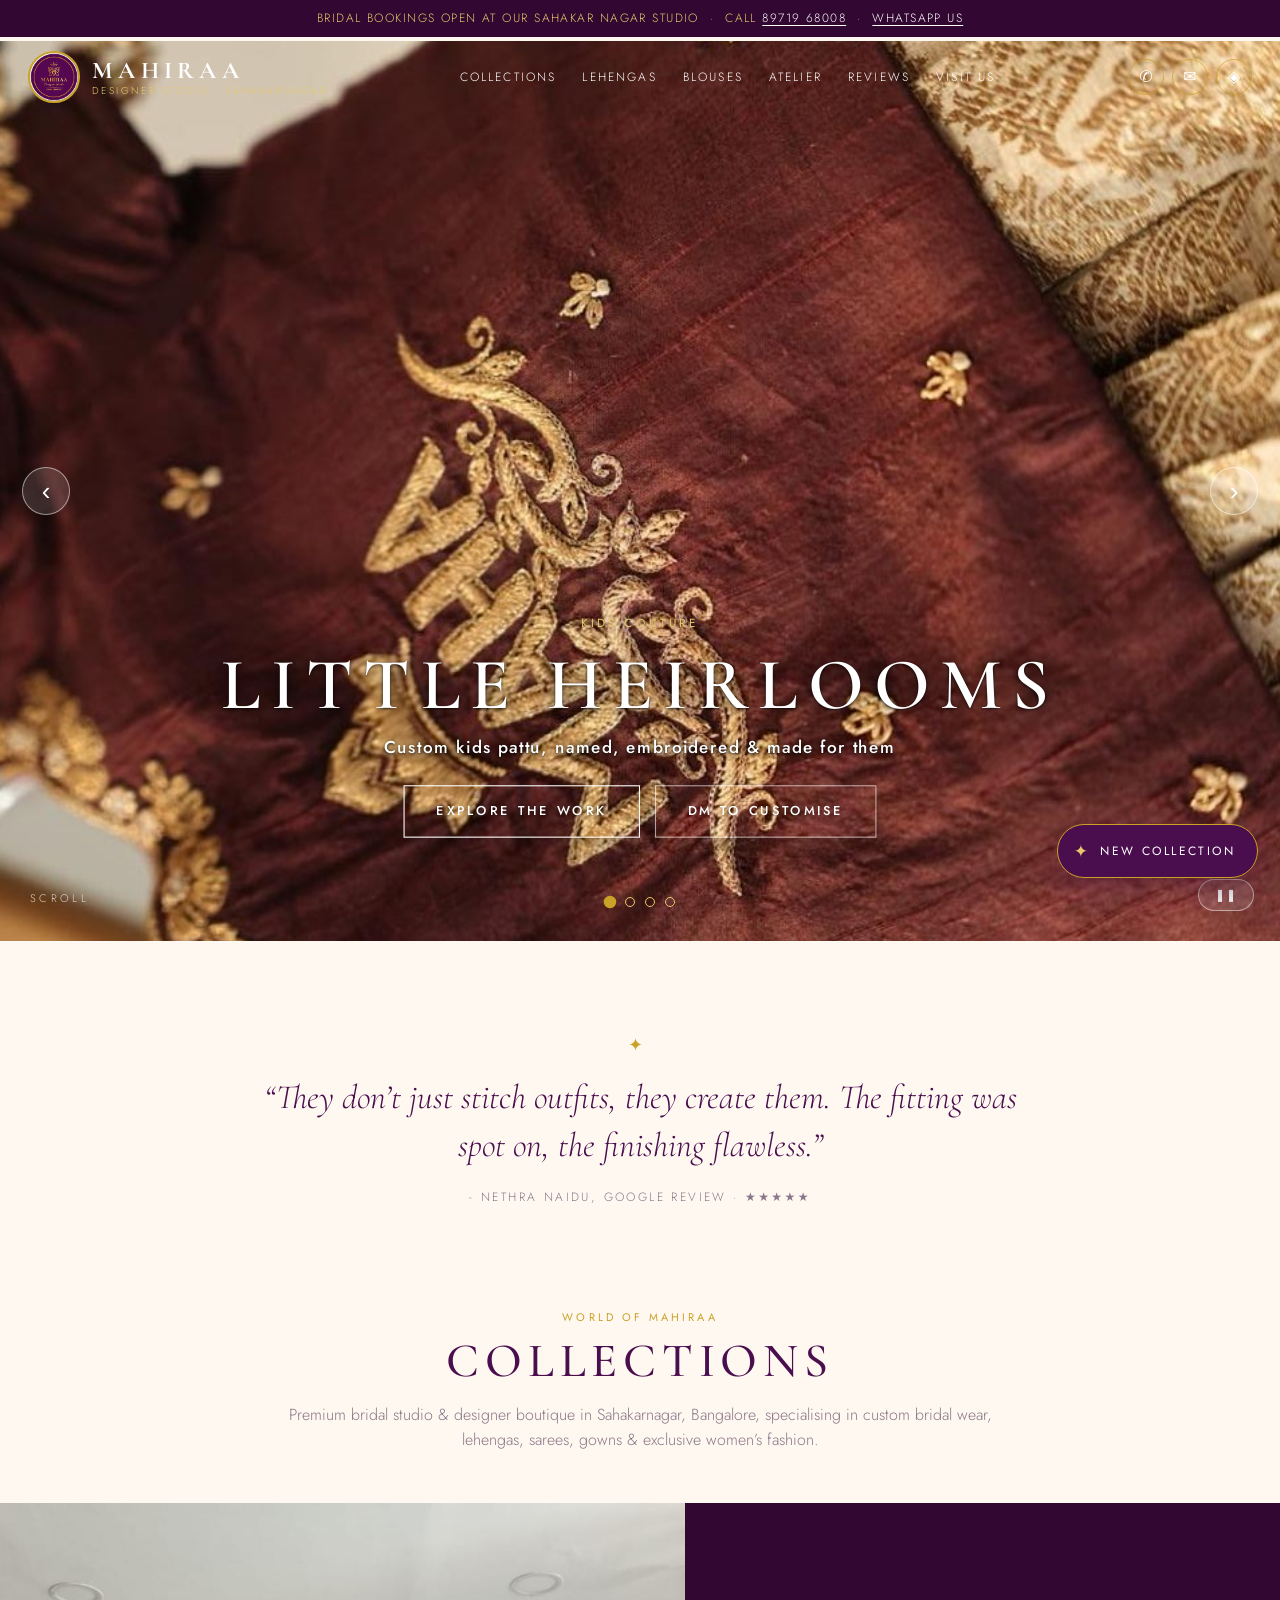
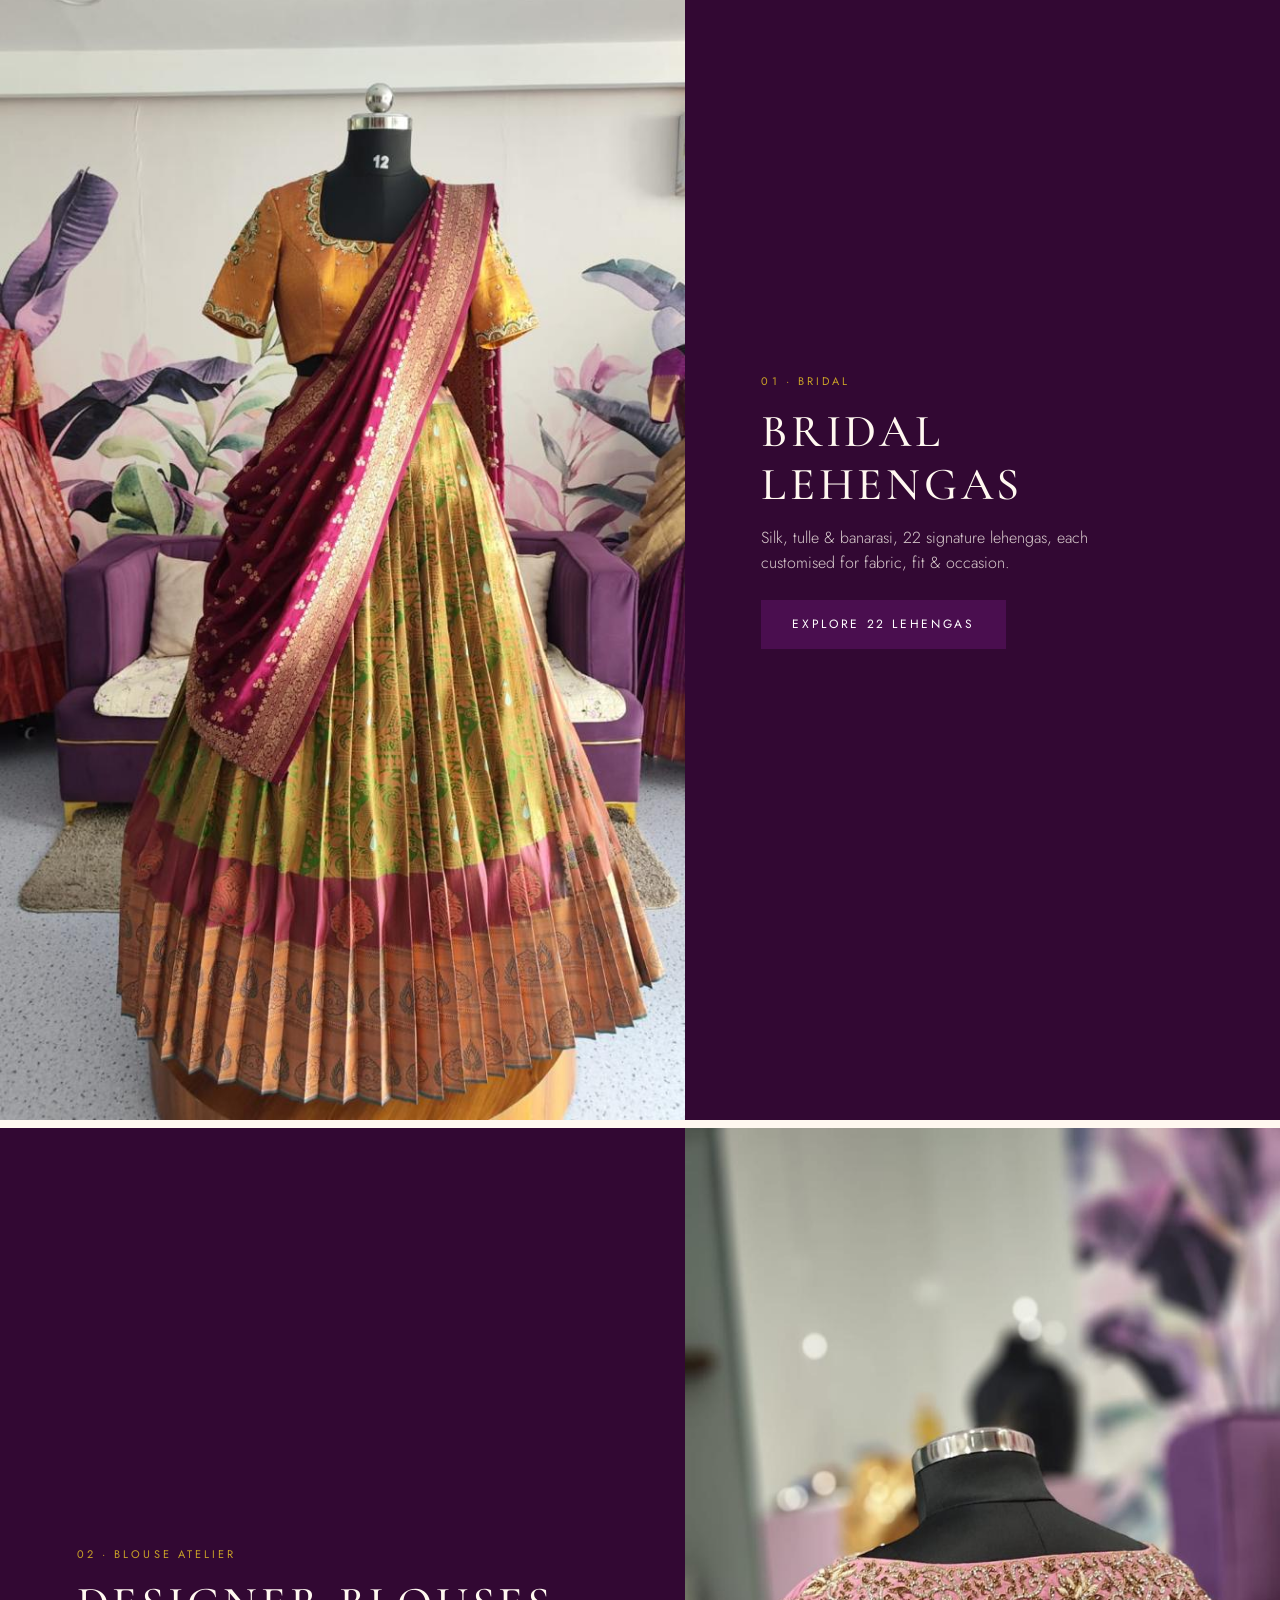
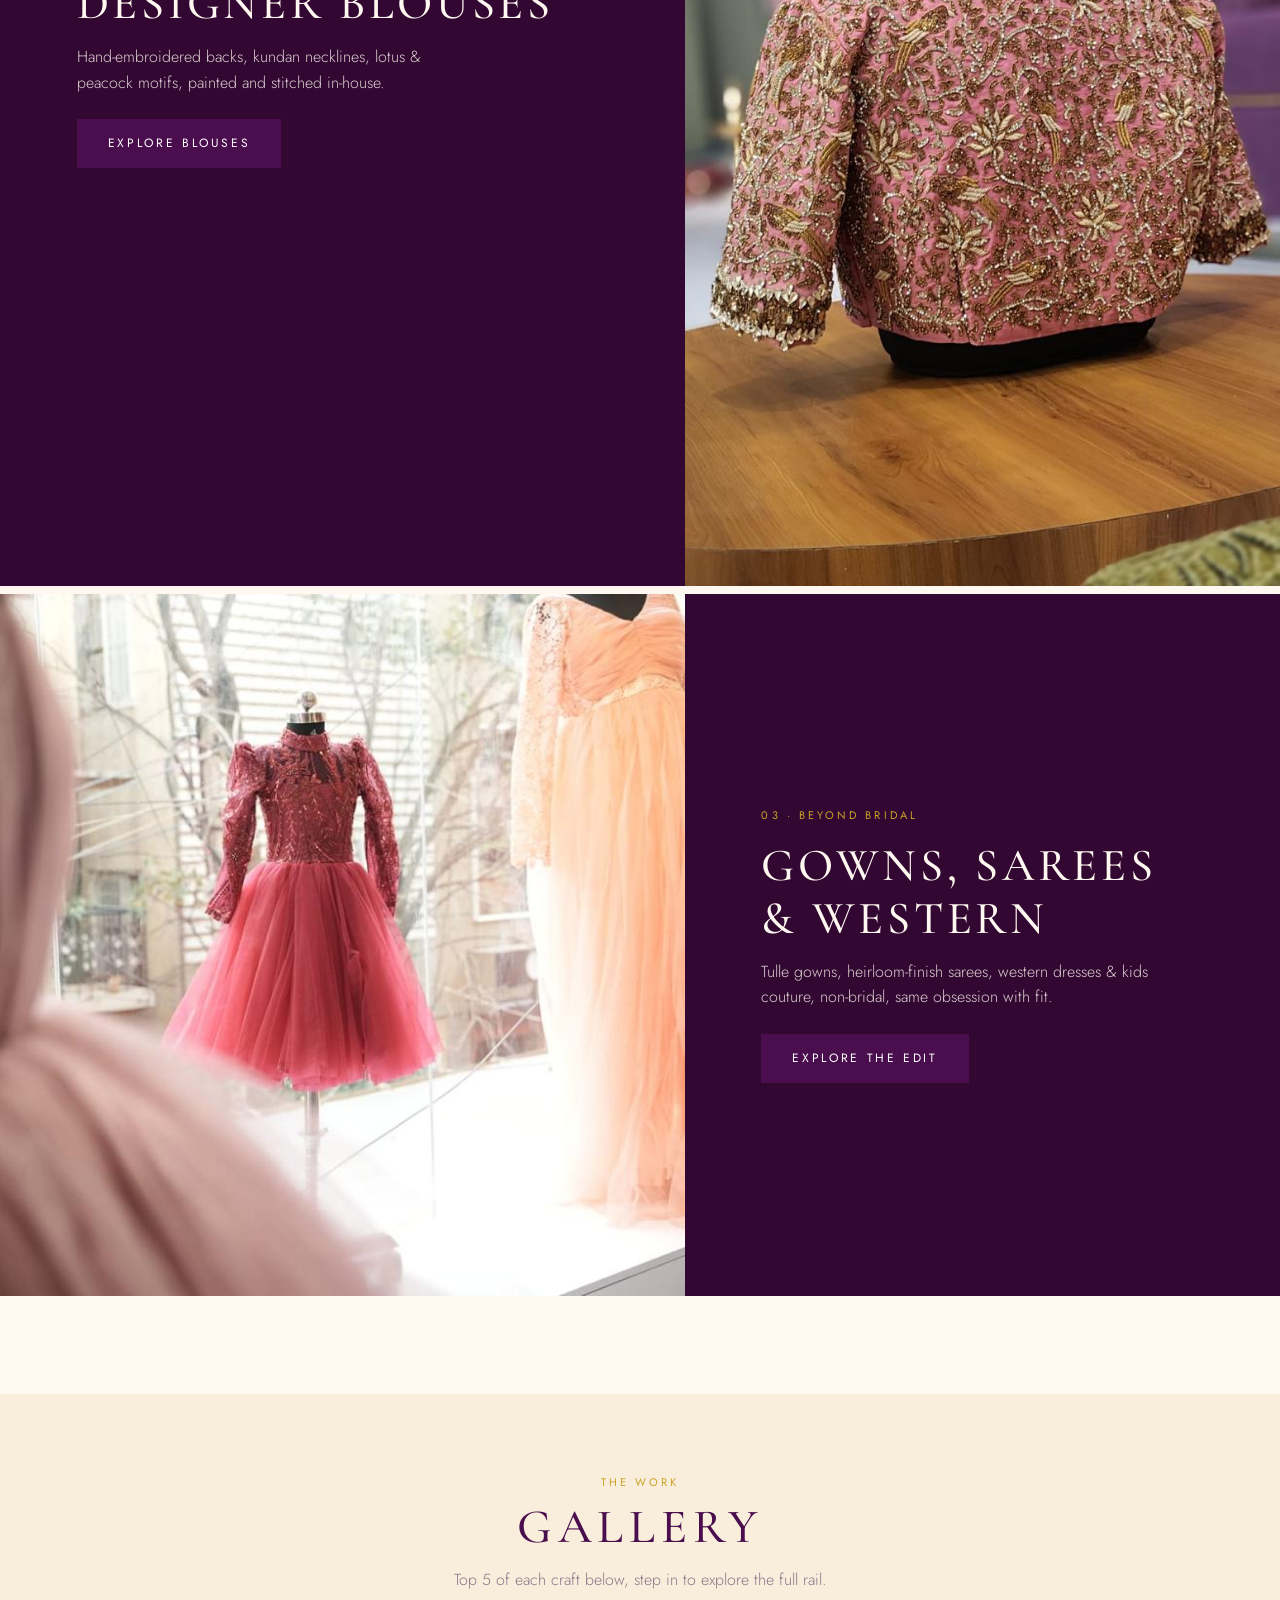
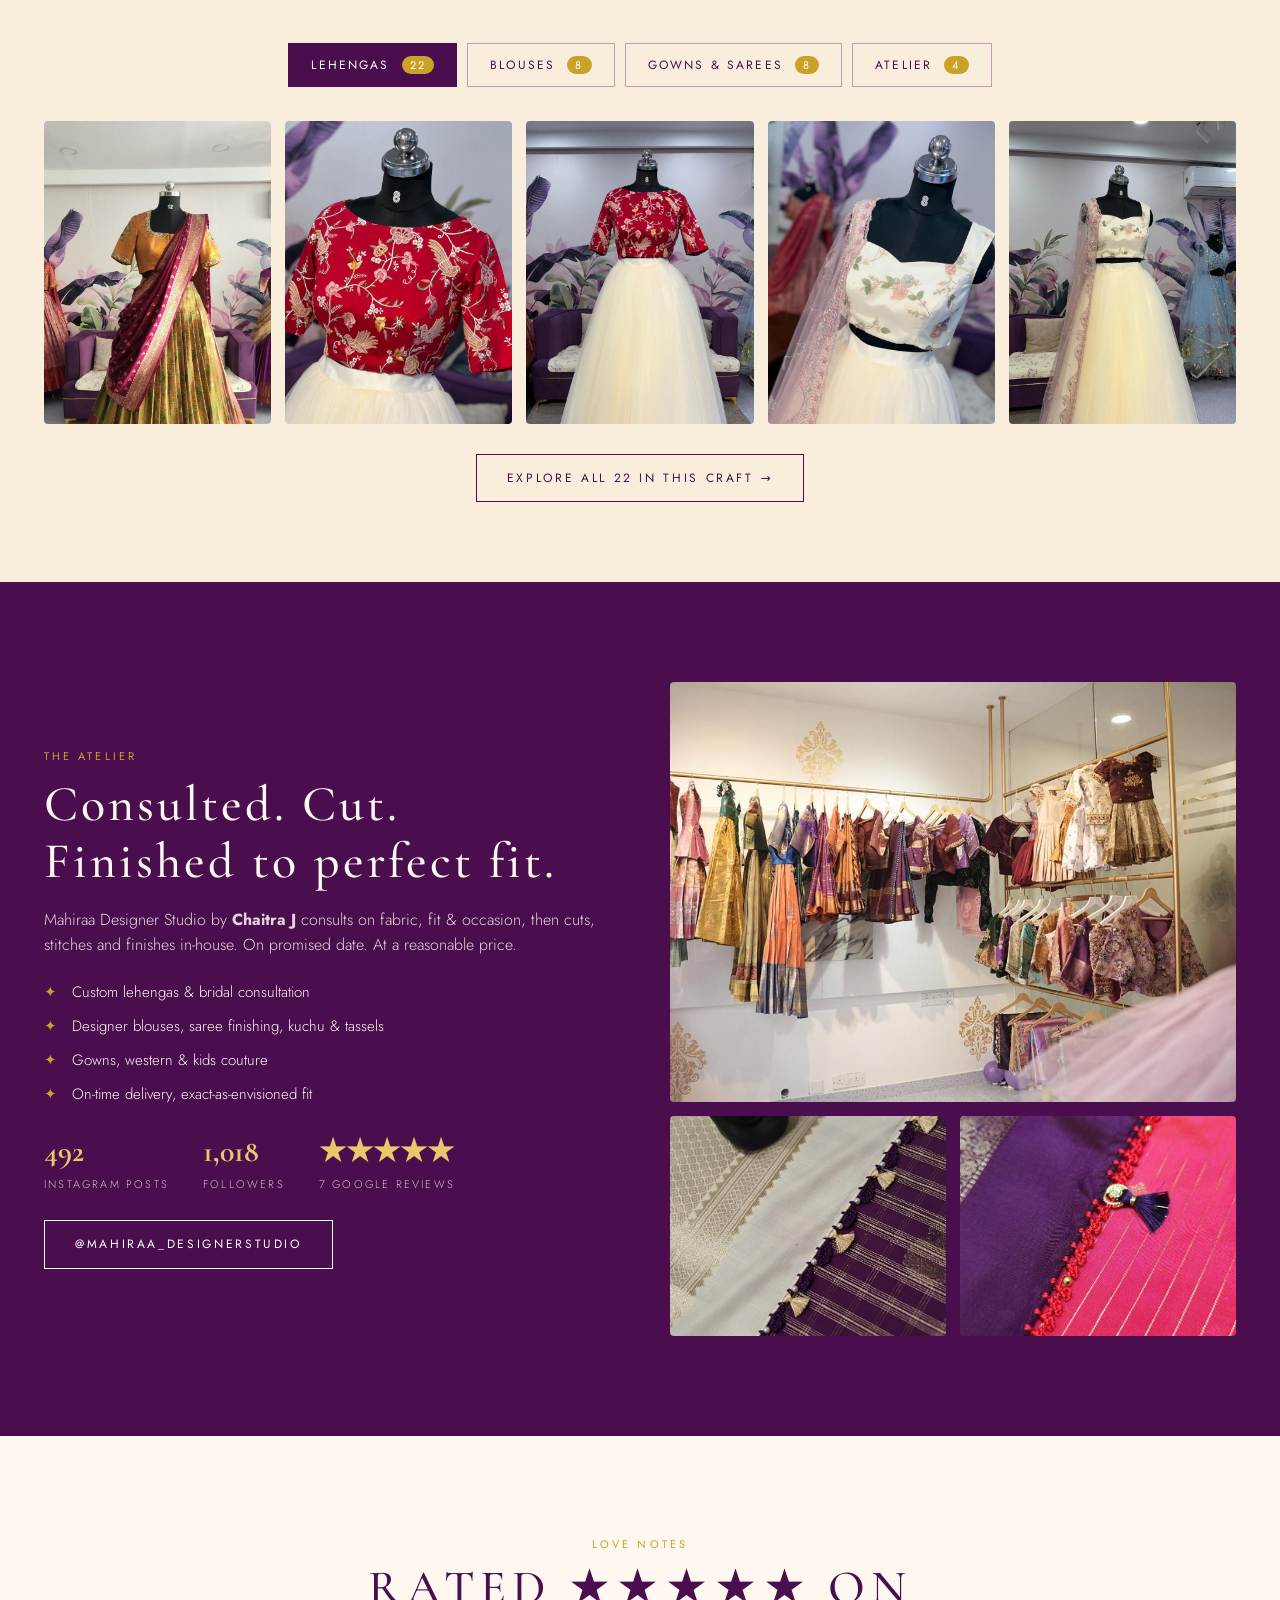
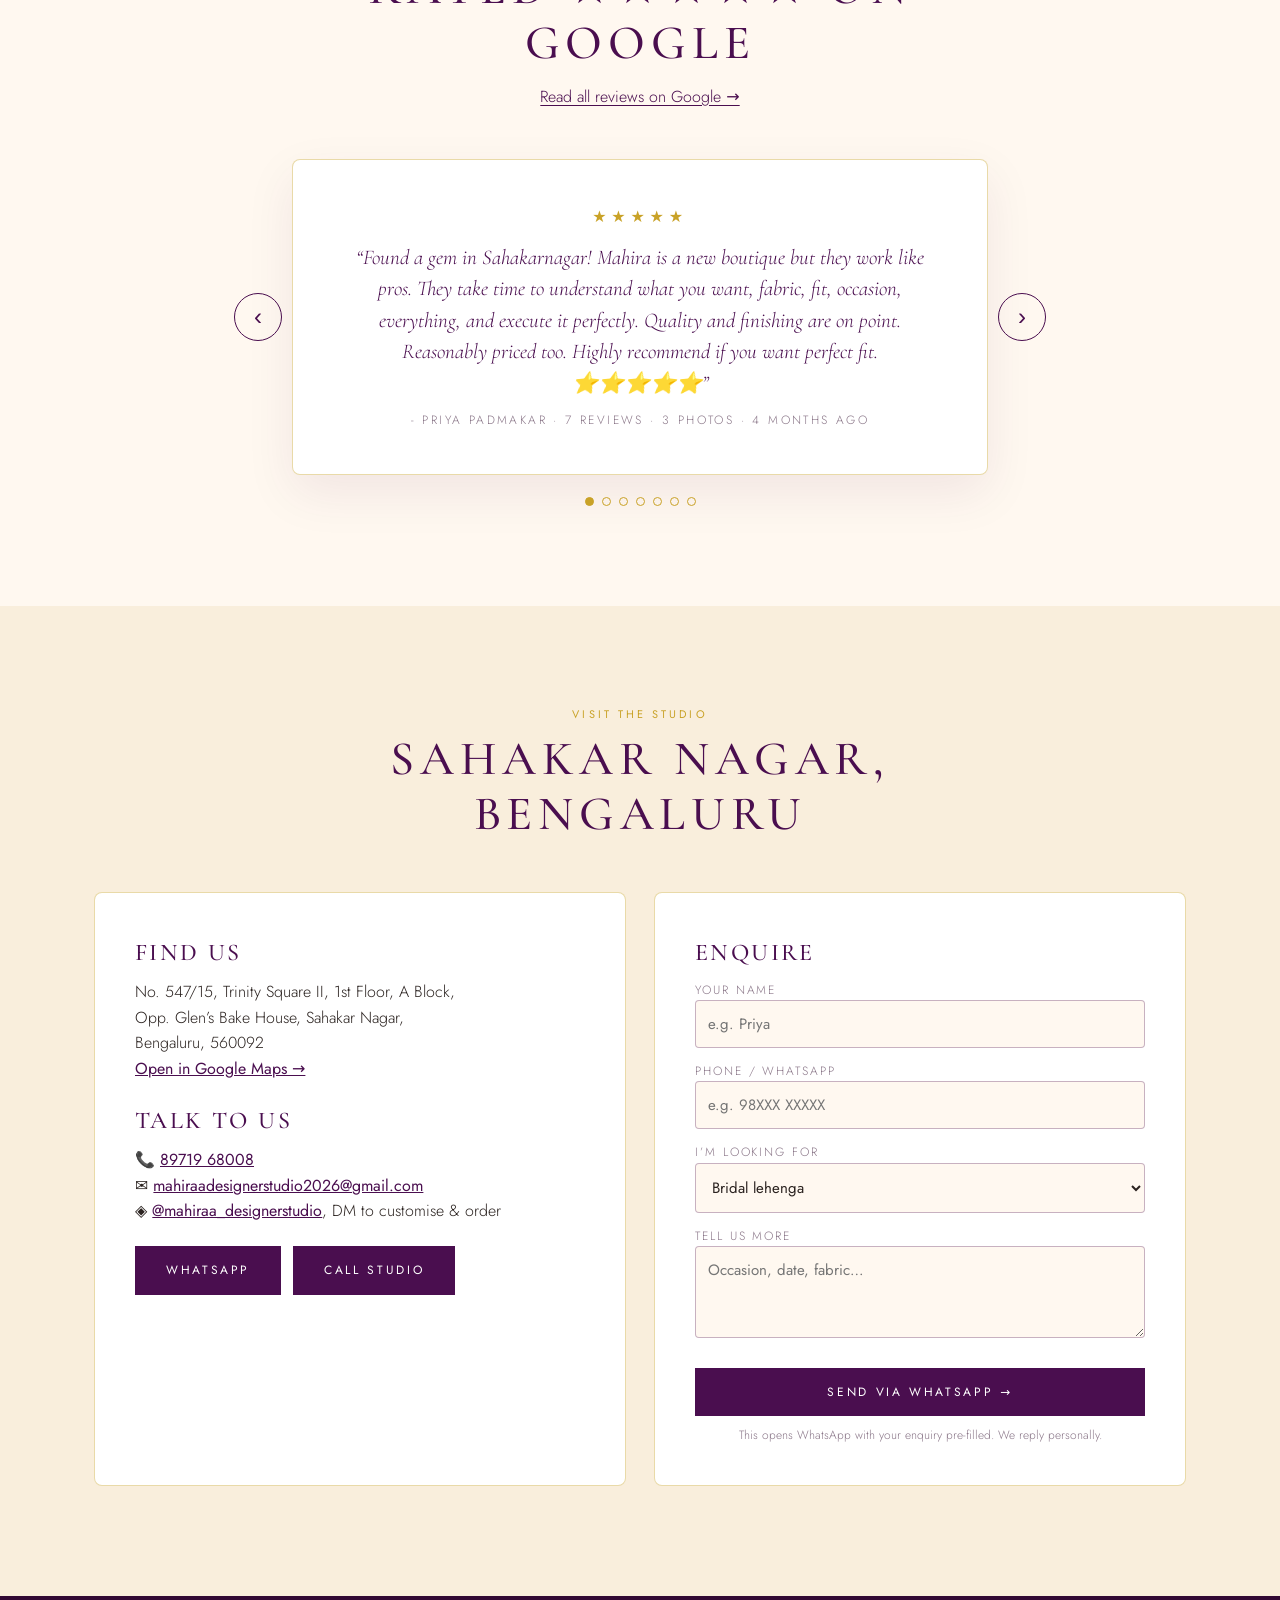
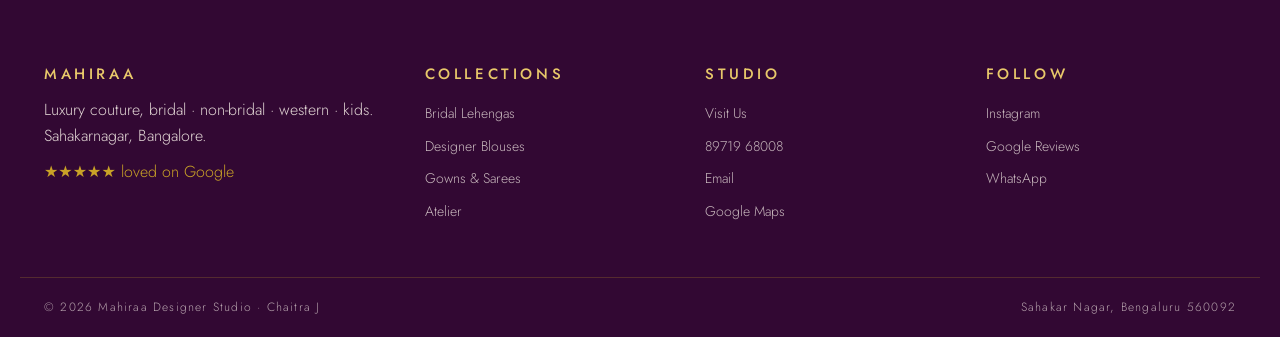
==== mahiraa-site/index.html @ 8f7ead22 "initial commit" ====
<!DOCTYPE html>
<html lang="en">
<head>
<meta charset="UTF-8">
<meta name="viewport" content="width=device-width, initial-scale=1.0">
<title>Mahiraa Designer Studio, Luxury Couture, Sahakar Nagar, Bengaluru</title>
<meta name="description" content="Premium bridal studio & designer boutique in Sahakarnagar, Bangalore, custom bridal wear, lehengas, sarees, gowns & exclusive women's fashion by Chaitra J.">
<link rel="icon" href="images/Mahiraa-Designer-Studio-1-e1784632328247.jpeg">
<link rel="preconnect" href="https://fonts.googleapis.com">
<link rel="preconnect" href="https://fonts.gstatic.com" crossorigin>
<link href="https://fonts.googleapis.com/css2?family=Cormorant+Garamond:ital,wght@0,400;0,500;0,600;1,400;1,500&family=Jost:wght@300;400;500&display=swap" rel="stylesheet">
<link rel="stylesheet" href="css/style.css">
</head>
<body>

<!-- Announcement bar -->
<div class="announce">Bridal bookings open at our Sahakar Nagar studio &nbsp;·&nbsp; Call <a href="tel:+918971968008">89719 68008</a> &nbsp;·&nbsp; <a href="https://wa.me/+918971968008" target="_blank" rel="noopener">WhatsApp us</a></div>

<!-- Header (transparent over hero → solid ivory on scroll, Sabyasachi-style) -->
<header class="site-header" id="siteHeader">
  <div class="header-inner">
    <button class="hamburger" id="hamburger" aria-label="Open menu"><span></span><span></span><span></span></button>
    <a class="brand" href="#top">
      <img src="images/Mahiraa-Designer-Studio-1-e1784632328247.jpeg" alt="Mahiraa Designer Studio logo">
      <span class="brand-text"><strong>MAHIRAA</strong><em>Designer Studio · Sahakarnagar</em></span>
    </a>
    <nav class="main-nav" id="mainNav">
      <a href="#collections">Collections</a>
      <a href="#gallery">Lehengas</a>
      <a href="#gallery" data-tab="blouses">Blouses</a>
      <a href="#atelier">Atelier</a>
      <a href="#reviews">Reviews</a>
      <a href="#visit">Visit Us</a>
    </nav>
    <div class="header-actions">
      <a class="icon-btn" href="tel:+918971968008" aria-label="Call">✆</a>
      <a class="icon-btn" href="https://wa.me/+918971968008" target="_blank" rel="noopener" aria-label="WhatsApp">✉</a>
      <a class="icon-btn" href="https://www.instagram.com/mahiraa_designerstudio" target="_blank" rel="noopener" aria-label="Instagram">◈</a>
    </div>
  </div>
</header>
<!-- Mobile drawer -->
<div class="drawer" id="drawer">
  <button class="drawer-close" id="drawerClose" aria-label="Close menu">×</button>
  <a href="#collections">Collections</a>
  <a href="#gallery">Lehengas</a>
  <a href="#gallery" data-tab="blouses">Blouses</a>
  <a href="#atelier">Atelier</a>
  <a href="#reviews">Reviews</a>
  <a href="#visit">Visit Us</a>
  <a class="drawer-cta" href="https://wa.me/+918971968008" target="_blank" rel="noopener">WhatsApp the Studio</a>
</div>

<main id="top">

  <!-- HERO : automatic slideshow (in place of video) -->
  <section class="hero" id="hero">
    <div class="hero-slides" id="heroSlides">
      <div class="hero-slide active" style="background-image:url('images/hero-17.jpeg')">
        <div class="hero-caption"><p class="kicker">Kids Couture</p><h1>Little Heirlooms</h1><p class="sub">Custom kids pattu, named, embroidered &amp; made for them</p><div class="hero-ctas"><a class="btn btn-light" href="#gallery">Explore the Work</a><a class="btn btn-outline" href="https://wa.me/+918971968008" target="_blank" rel="noopener">DM to Customise</a></div></div>
      </div>
      <div class="hero-slide" style="background-image:url('images/f455946e-938e-4c9f-a157-270ada1951e3.png')">
        <div class="hero-caption"><p class="kicker">Blouse Atelier</p><h1>Kolam in Gold</h1><p class="sub">Maroon silk, hand-drawn kolam embroidery, zari cuffs</p><div class="hero-ctas"><a class="btn btn-light" href="#gallery" data-tab="blouses">Explore Blouses</a><a class="btn btn-outline" href="https://wa.me/+918971968008" target="_blank" rel="noopener">DM to Customise</a></div></div>
      </div>
      <div class="hero-slide" style="background-image:url('images/Pink Embroidered Blouse on Mannequin.png')">
        <div class="hero-caption"><p class="kicker">Bridal Blouses</p><h1>Worn Like Jewellery</h1><p class="sub">Heavily hand-embroidered backs, stone-finished edges</p><div class="hero-ctas"><a class="btn btn-light" href="#gallery" data-tab="blouses">Explore Blouses</a><a class="btn btn-outline" href="#reviews">Read Reviews</a></div></div>
      </div>
      <div class="hero-slide" style="background-image:url('images/lehenga-21.jpeg')">
        <div class="hero-caption"><p class="kicker">The Studio Rail</p><h1>Come, Try the Colours</h1><p class="sub">Festive lehengas, gowns &amp; blouses, waiting on the rail</p><div class="hero-ctas"><a class="btn btn-light" href="#visit">Book a Trial</a><a class="btn btn-outline" href="https://www.instagram.com/mahiraa_designerstudio" target="_blank" rel="noopener">Instagram · 492 posts</a></div></div>
      </div>
    </div>
    <button class="hero-arrow prev" id="heroPrev" aria-label="Previous">‹</button>
    <button class="hero-arrow next" id="heroNext" aria-label="Next">›</button>
    <div class="hero-dots" id="heroDots"></div>
    <button class="hero-pause" id="heroPause" aria-label="Pause slideshow">❚❚</button>
    <div class="hero-scroll">Scroll</div>
  </section>

  <!-- Quote interlude -->
  <section class="quote reveal">
    <p class="gold-rule">✦</p>
    <blockquote>“They don’t just stitch outfits, they create them. The fitting was spot on, the finishing flawless.”</blockquote>
    <cite>- Nethra Naidu, Google Review · ★★★★★</cite>
  </section>

  <!-- COLLECTIONS : full-bleed stacked blocks -->
  <section class="collections" id="collections">
    <div class="section-head reveal">
      <p class="kicker gold">World of Mahiraa</p>
      <h2>Collections</h2>
      <p class="lede">Premium bridal studio &amp; designer boutique in Sahakarnagar, Bangalore, specialising in custom bridal wear, lehengas, sarees, gowns &amp; exclusive women’s fashion.</p>
    </div>

    <article class="coll-block reveal">
      <div class="coll-img"><img src="images/lehenga-1.jpeg" alt="Bridal lehenga collection"></div>
      <div class="coll-text"><p class="kicker gold">01 · Bridal</p><h3>Bridal Lehengas</h3><p>Silk, tulle &amp; banarasi, 22 signature lehengas, each customised for fabric, fit &amp; occasion.</p><a class="btn btn-dark" href="#gallery" data-tab="lehengas">Explore 22 Lehengas</a></div>
    </article>

    <article class="coll-block flip reveal">
      <div class="coll-img"><img src="images/Mahiraa-Designer-Studio-40.jpeg" alt="Designer blouse collection"></div>
      <div class="coll-text"><p class="kicker gold">02 · Blouse Atelier</p><h3>Designer Blouses</h3><p>Hand-embroidered backs, kundan necklines, lotus &amp; peacock motifs, painted and stitched in-house.</p><a class="btn btn-dark" href="#gallery" data-tab="blouses">Explore Blouses</a></div>
    </article>

    <article class="coll-block reveal">
      <div class="coll-img"><img src="images/Mahiraa-Designer-Studio-10.jpeg" alt="Gowns and sarees collection"></div>
      <div class="coll-text"><p class="kicker gold">03 · Beyond Bridal</p><h3>Gowns, Sarees &amp; Western</h3><p>Tulle gowns, heirloom-finish sarees, western dresses &amp; kids couture, non-bridal, same obsession with fit.</p><a class="btn btn-dark" href="#gallery" data-tab="gowns">Explore the Edit</a></div>
    </article>
  </section>

  <!-- GALLERY with category tabs + lightbox -->
  <section class="gallery" id="gallery">
    <div class="section-head reveal">
      <p class="kicker gold">The Work</p>
      <h2>Gallery</h2>
      <p class="lede">Top 5 of each craft below, step in to explore the full rail.</p>
    </div>
    <div class="tabs reveal" id="tabs">
      <button class="tab active" data-cat="lehengas">Lehengas <span>22</span></button>
      <button class="tab" data-cat="blouses">Blouses <span>8</span></button>
      <button class="tab" data-cat="gowns">Gowns &amp; Sarees <span>8</span></button>
      <button class="tab" data-cat="atelier">Atelier <span>4</span></button>
    </div>
    <div class="grid" id="grid"></div>
    <div class="grid-more reveal"><button class="btn btn-outline-dark" id="exploreMore">Explore more in this craft →</button></div>
  </section>

  <!-- ATELIER -->
  <section class="atelier" id="atelier">
    <div class="atelier-inner">
      <div class="atelier-text reveal">
        <p class="kicker gold">The Atelier</p>
        <h2>Consulted. Cut.<br>Finished to perfect fit.</h2>
        <p>Mahiraa Designer Studio by <strong>Chaitra J</strong> consults on fabric, fit &amp; occasion, then cuts, stitches and finishes in-house. On promised date. At a reasonable price.</p>
        <ul class="ticks">
          <li>Custom lehengas &amp; bridal consultation</li>
          <li>Designer blouses, saree finishing, kuchu &amp; tassels</li>
          <li>Gowns, western &amp; kids couture</li>
          <li>On-time delivery, exact-as-envisioned fit</li>
        </ul>
        <div class="stats">
          <div><strong>492</strong><span>Instagram posts</span></div>
          <div><strong>1,018</strong><span>Followers</span></div>
          <div><strong>★★★★★</strong><span>7 Google reviews</span></div>
        </div>
        <a class="btn btn-light" href="https://www.instagram.com/mahiraa_designerstudio" target="_blank" rel="noopener">@mahiraa_designerstudio</a>
      </div>
      <div class="atelier-imgs reveal">
        <img src="images/Mahiraa-Designer-Studio-25.jpeg" alt="Inside the Mahiraa studio rail">
        <div class="atelier-pair">
          <img src="images/Mahiraa-Designer-Studio-3.jpeg" alt="Saree tassel detailing">
          <img src="images/Mahiraa-Designer-Studio-12.jpeg" alt="Saree edge finishing">
        </div>
      </div>
    </div>
  </section>

  <!-- REVIEWS -->
  <section class="reviews" id="reviews">
    <div class="section-head reveal">
      <p class="kicker gold">Love Notes</p>
      <h2>Rated ★★★★★ on Google</h2>
      <p class="lede"><a href="https://www.google.com/search?q=Mahiraa+Designer+Studio+Reviews" target="_blank" rel="noopener">Read all reviews on Google →</a></p>
    </div>
    <div class="review-stage reveal">
      <button class="rev-arrow" id="revPrev" aria-label="Previous review">‹</button>
      <div class="review-card" id="reviewCard"></div>
      <button class="rev-arrow" id="revNext" aria-label="Next review">›</button>
    </div>
    <div class="rev-dots" id="revDots"></div>
  </section>

  <!-- VISIT -->
  <section class="visit" id="visit">
    <div class="section-head reveal">
      <p class="kicker gold">Visit the Studio</p>
      <h2>Sahakar Nagar, Bengaluru</h2>
    </div>
    <div class="visit-grid">
      <div class="visit-card reveal">
        <h3>Find us</h3>
        <p>No. 547/15, Trinity Square II, 1st Floor, A Block,<br>Opp. Glen’s Bake House, Sahakar Nagar,<br>Bengaluru, 560092</p>
        <p><a href="https://maps.app.goo.gl/YAppNZ5yAiwz6UNJ9" target="_blank" rel="noopener">Open in Google Maps →</a></p>
        <h3>Talk to us</h3>
        <p>📞 <a href="tel:+918971968008">89719 68008</a><br>✉ <a href="mailto:mahiraadesignerstudio2026@gmail.com">mahiraadesignerstudio2026@gmail.com</a><br>◈ <a href="https://www.instagram.com/mahiraa_designerstudio" target="_blank" rel="noopener">@mahiraa_designerstudio</a>, DM to customise &amp; order</p>
        <div class="visit-ctas"><a class="btn btn-dark" href="https://wa.me/+918971968008" target="_blank" rel="noopener">WhatsApp</a><a class="btn btn-dark" href="tel:+918971968008">Call Studio</a></div>
      </div>
      <form class="visit-form reveal" id="enquiryForm">
        <h3>Enquire</h3>
        <label>Your name<input required name="name" placeholder="e.g. Priya"></label>
        <label>Phone / WhatsApp<input required name="phone" placeholder="e.g. 98XXX XXXXX"></label>
        <label>I’m looking for<select name="need"><option>Bridal lehenga</option><option>Designer blouse</option><option>Saree / gown</option><option>Western / kids</option><option>Something else</option></select></label>
        <label>Tell us more<textarea name="msg" rows="3" placeholder="Occasion, date, fabric…"></textarea></label>
        <button class="btn btn-dark" type="submit">Send via WhatsApp →</button>
        <p class="form-note">This opens WhatsApp with your enquiry pre-filled. We reply personally.</p>
      </form>
    </div>
  </section>

</main>

<!-- New Collection floating button + popup -->
<button class="nc-float" id="ncFloat" aria-label="Open New Collection"><span class="nc-bell">✦</span><span class="nc-text">New Collection</span></button>
<div class="nc-popup" id="ncPopup" aria-hidden="true">
  <button class="nc-close" id="ncClose" aria-label="Close">×</button>
  <div class="nc-frame">
    <div class="nc-slides" id="ncSlides">
      <div class="nc-slide active"><img src="images/model/cc0db02e-6294-4ac0-94d0-1ab878848123.png" alt="New printed lehenga on AI model"><p class="nc-cap"><span class="nc-mini">AI Model</span>These are AI generated, original may vary.</p></div>
      <div class="nc-slide"><img src="images/model/2ccdc973-171a-4f25-93be-35735e5d8bb0.png" alt="New collection AI model look 2" loading="lazy"><p class="nc-cap">These are AI generated, original may vary.</p></div>
      <div class="nc-slide"><img src="images/model/d8cf7c30-4856-4dee-b8b6-4db836f94127.png" alt="New collection AI model look 3" loading="lazy"><p class="nc-cap">These are AI generated, original may vary.</p></div>
      <div class="nc-slide"><img src="images/model/Mahiraa-Designer-Studio-5.jpeg" alt="Original lehenga on studio mannequin" loading="lazy"><p class="nc-cap"><span class="nc-mini">Original</span>Original studio piece.</p></div>
    </div>
    <button class="nc-arrow left" id="ncPrev" aria-label="Previous look">‹</button>
    <button class="nc-arrow right" id="ncNext" aria-label="Next look">›</button>
  </div>
  <div class="nc-dots" id="ncDots"></div>
  <a class="nc-call" href="tel:+918971968008">Call Now</a>
</div>

<!-- Lightbox -->
<div class="lightbox" id="lightbox"><button class="lb-close" id="lbClose">×</button><button class="lb-arrow left" id="lbPrev">‹</button><img id="lbImg" alt="Gallery image enlarged"><button class="lb-arrow right" id="lbNext">›</button><p class="lb-count" id="lbCount"></p></div>

<!-- Footer -->
<footer class="footer">
  <div class="footer-grid">
    <div><h4>Mahiraa</h4><p>Luxury couture, bridal · non-bridal · western · kids.<br>Sahakarnagar, Bangalore.</p><p class="foot-rating">★★★★★ loved on Google</p></div>
    <div><h4>Collections</h4><a href="#gallery" data-tab="lehengas">Bridal Lehengas</a><a href="#gallery" data-tab="blouses">Designer Blouses</a><a href="#gallery" data-tab="gowns">Gowns &amp; Sarees</a><a href="#atelier">Atelier</a></div>
    <div><h4>Studio</h4><a href="#visit">Visit Us</a><a href="tel:+918971968008">89719 68008</a><a href="mailto:mahiraadesignerstudio2026@gmail.com">Email</a><a href="https://maps.app.goo.gl/YAppNZ5yAiwz6UNJ9" target="_blank" rel="noopener">Google Maps</a></div>
    <div><h4>Follow</h4><a href="https://www.instagram.com/mahiraa_designerstudio" target="_blank" rel="noopener">Instagram</a><a href="https://www.google.com/search?q=Mahiraa+Designer+Studio+Reviews" target="_blank" rel="noopener">Google Reviews</a><a href="https://wa.me/+918971968008" target="_blank" rel="noopener">WhatsApp</a></div>
  </div>
  <div class="footer-bottom"><span>© <span id="year"></span> Mahiraa Designer Studio · Chaitra J</span><span>Sahakar Nagar, Bengaluru 560092</span></div>
</footer>

<script src="js/main.js"></script>
</body>
</html>
---- mahiraa-site/css/style.css ----
/* Mahiraa Designer Studio - Sabyasachi-inspired, plum & gold theme */
:root{
  --plum:#4A0E4F; --plum-dark:#320833; --plum-soft:#6B1E70;
  --gold:#C9A227; --champagne:#E8C86A;
  --ivory:#FFF8F0; --cream:#F9EEDC; --ink:#2B2320; --muted:#8A7688;
  --serif:'Cormorant Garamond',Georgia,serif; --sans:'Jost',system-ui,sans-serif;
}
*{margin:0;padding:0;box-sizing:border-box}
html{scroll-behavior:smooth}
body{font-family:var(--sans);background:var(--ivory);color:var(--ink);font-weight:300;line-height:1.6;-webkit-font-smoothing:antialiased}
img{max-width:100%;display:block}
a{color:inherit}
h1,h2,h3,h4{font-family:var(--serif);font-weight:500;line-height:1.15}
.kicker{font-size:11px;letter-spacing:.28em;text-transform:uppercase;font-weight:400}
.kicker.gold{color:var(--gold)}
.gold-rule{color:var(--gold);letter-spacing:.5em;font-size:18px}

/* Announcement */
.announce{background:var(--plum-dark);color:var(--champagne);text-align:center;font-size:12px;letter-spacing:.12em;padding:9px 12px;text-transform:uppercase}
.announce a{color:#fff;text-decoration:underline;text-underline-offset:3px}
.announce a:hover{color:var(--champagne)}

/* Header - transparent over hero, solid ivory on scroll */
.site-header{position:sticky;top:0;z-index:50;transition:background .4s ease,box-shadow .4s ease;background:transparent;margin-top:-0px}
.site-header .header-inner{max-width:1280px;margin:0 auto;display:flex;align-items:center;justify-content:space-between;gap:16px;padding:14px 28px}
.site-header.solid{background:rgba(255,248,240,.96);backdrop-filter:blur(8px);box-shadow:0 1px 0 rgba(74,14,79,.12)}
.hero + *{}
#top .hero{margin-top:-76px}
.brand{display:flex;align-items:center;gap:12px;text-decoration:none}
.brand img{width:52px;height:52px;object-fit:cover;border-radius:50%;border:2px solid var(--gold)}
.brand-text{display:flex;flex-direction:column;line-height:1.1}
.brand-text strong{font-family:var(--serif);font-size:24px;letter-spacing:.22em;color:#fff;transition:color .4s}
.brand-text em{font-style:normal;font-size:10px;letter-spacing:.24em;text-transform:uppercase;color:var(--champagne)}
.site-header.solid .brand-text strong{color:var(--plum)}
.site-header.solid .brand-text em{color:var(--gold)}
.main-nav{display:flex;gap:26px}
.main-nav a{position:relative;text-decoration:none;font-size:12px;letter-spacing:.18em;text-transform:uppercase;color:#fff;padding:4px 0;transition:color .4s}
.site-header.solid .main-nav a{color:var(--plum)}
.main-nav a::after{content:"";position:absolute;left:0;bottom:0;height:1px;width:100%;background:var(--gold);transform:scaleX(0);transform-origin:left;transition:transform .35s ease}
.main-nav a:hover::after{transform:scaleX(1)}
.header-actions{display:flex;gap:8px}
.icon-btn{width:36px;height:36px;border:1px solid rgba(201,162,39,.7);border-radius:50%;display:grid;place-items:center;text-decoration:none;color:#fff;font-size:16px;transition:all .3s}
.site-header.solid .icon-btn{color:var(--plum)}
.icon-btn:hover{background:var(--gold);border-color:var(--gold);color:#fff!important;transform:translateY(-2px)}
.hamburger{display:none;background:none;border:0;cursor:pointer;flex-direction:column;gap:5px;padding:6px}
.hamburger span{width:24px;height:2px;background:#fff;display:block}
.site-header.solid .hamburger span{background:var(--plum)}

/* Drawer */
.drawer{position:fixed;inset:0 30% 0 0;max-width:340px;background:var(--plum-dark);z-index:100;display:flex;flex-direction:column;gap:6px;padding:70px 32px;transform:translateX(-105%);transition:transform .4s ease}
.drawer.open{transform:none}
.drawer a{color:var(--ivory);text-decoration:none;font-family:var(--serif);font-size:24px;padding:8px 0;border-bottom:1px solid rgba(201,162,39,.25)}
.drawer a:hover{color:var(--champagne)}
.drawer-close{position:absolute;top:14px;right:18px;background:none;border:0;color:var(--champagne);font-size:34px;cursor:pointer}
.drawer-cta{margin-top:18px;border:1px solid var(--gold)!important;text-align:center;font-size:18px!important}

/* Buttons - outline → fill invert on hover */
.btn{display:inline-block;font-size:12px;letter-spacing:.22em;text-transform:uppercase;text-decoration:none;padding:14px 30px;border:1px solid var(--gold);cursor:pointer;transition:all .35s ease;background:transparent;font-family:var(--sans);font-weight:400}
.btn-light{color:#fff;border-color:#fff}
.btn-light:hover{background:#fff;color:var(--plum-dark)}
.btn-outline{color:#fff;border-color:rgba(255,255,255,.6)}
.btn-outline:hover{background:var(--gold);border-color:var(--gold);color:var(--plum-dark)}
.btn-dark{background:var(--plum);border-color:var(--plum);color:#fff}
.btn-dark:hover{background:var(--plum-dark);border-color:var(--gold);transform:translateY(-2px);box-shadow:0 10px 24px rgba(50,8,51,.3)}
.btn-outline-dark{color:var(--plum);border-color:var(--plum)}
.btn-outline-dark:hover{background:var(--plum);color:#fff}

/* HERO slideshow */
.hero{position:relative;height:100svh;min-height:560px;overflow:hidden;background:var(--plum-dark)}
.hero-slides{position:absolute;inset:0}
.hero-slide{position:absolute;inset:0;background-size:cover;background-position:center top;opacity:0;transition:opacity 1.2s ease}
.hero-slide.active{opacity:1}
.hero-slide.active{background-size:cover;animation:kenburns 7s ease forwards}
@keyframes kenburns{from{transform:scale(1)}to{transform:scale(1.07)}}
.hero-caption{position:absolute;left:50%;bottom:14%;transform:translateX(-50%);text-align:center;color:#fff;width:min(880px,92vw);z-index:2;background:none;border:0;padding:0;box-shadow:none}
.hero-caption .kicker{color:var(--champagne);text-shadow:0 1px 8px rgba(0,0,0,.6)}
.hero-caption h1{font-size:clamp(38px,6vw,68px);letter-spacing:.14em;text-transform:uppercase;margin:10px 0 6px;text-shadow:0 2px 18px rgba(0,0,0,.75),0 1px 3px rgba(0,0,0,.8);font-weight:600}
.hero-caption .sub{font-size:16px;font-weight:500;letter-spacing:.08em;opacity:1;margin-bottom:22px;text-shadow:0 1px 10px rgba(0,0,0,.8),0 1px 3px rgba(0,0,0,.85)}
.hero-ctas{display:flex;gap:14px;justify-content:center;flex-wrap:wrap}
.hero-ctas .btn{font-weight:500;text-shadow:0 1px 6px rgba(0,0,0,.55);box-shadow:0 6px 22px rgba(0,0,0,.35)}
.hero-arrow{position:absolute;top:50%;transform:translateY(-50%);z-index:3;background:rgba(255,255,255,.12);border:1px solid rgba(255,255,255,.5);color:#fff;width:48px;height:48px;border-radius:50%;font-size:26px;cursor:pointer;transition:all .3s}
.hero-arrow:hover{background:var(--gold);border-color:var(--gold)}
.hero-arrow.prev{left:22px}.hero-arrow.next{right:22px}
.hero-dots{position:absolute;bottom:34px;left:50%;transform:translateX(-50%);display:flex;gap:10px;z-index:3}
.hero-dots button{width:10px;height:10px;border-radius:50%;border:1px solid var(--champagne);background:transparent;cursor:pointer;padding:0;transition:all .3s}
.hero-dots button.active{background:var(--gold);border-color:var(--gold);transform:scale(1.25)}
.hero-pause{position:absolute;bottom:30px;right:26px;z-index:3;background:rgba(255,255,255,.12);border:1px solid rgba(255,255,255,.5);color:#fff;border-radius:20px;padding:8px 16px;cursor:pointer;font-size:12px;letter-spacing:.1em}
.hero-pause:hover{background:var(--gold);border-color:var(--gold)}
.hero-scroll{position:absolute;bottom:34px;left:30px;z-index:3;color:rgba(255,255,255,.75);font-size:11px;letter-spacing:.3em;text-transform:uppercase}

/* Quote */
.quote{text-align:center;padding:90px 24px 70px;max-width:820px;margin:0 auto}
.quote blockquote{font-family:var(--serif);font-style:italic;font-size:clamp(24px,3.4vw,34px);line-height:1.4;color:var(--plum);margin:14px 0}
.quote cite{font-style:normal;font-size:12px;letter-spacing:.2em;text-transform:uppercase;color:var(--muted)}

/* Section heads */
.section-head{text-align:center;max-width:760px;margin:0 auto 50px;padding:0 24px}
.section-head h2{font-size:clamp(32px,4.6vw,48px);letter-spacing:.12em;text-transform:uppercase;color:var(--plum);margin:8px 0 12px}
.lede{color:var(--muted);font-size:16px}
.lede a{color:var(--plum);text-underline-offset:3px}

/* Collections - full-bleed alternating */
.collections{padding:30px 0 90px}
.coll-block{display:grid;grid-template-columns:1.15fr 1fr;min-height:78vh;margin:0 0 8px;background:var(--plum-dark);color:var(--ivory);overflow:hidden}
.coll-block.flip .coll-img{order:2}
.coll-img{overflow:hidden;min-height:420px}
.coll-img img{width:100%;height:100%;object-fit:cover;object-position:center top;transition:transform 1.2s ease,filter 1.2s ease;min-height:420px}
.coll-block:hover .coll-img img{transform:scale(1.06);filter:brightness(.92)}
.coll-text{display:flex;flex-direction:column;justify-content:center;gap:14px;padding:clamp(30px,6vw,90px)}
.coll-text h3{font-size:clamp(30px,4vw,46px);letter-spacing:.08em;text-transform:uppercase}
.coll-text p{color:rgba(255,248,240,.82);max-width:44ch}
.coll-text .btn{margin-top:10px;align-self:flex-start}

/* Gallery */
.gallery{padding:80px 0;background:var(--cream)}
.tabs{display:flex;gap:10px;justify-content:center;flex-wrap:wrap;padding:0 20px;margin-bottom:34px}
.tab{background:transparent;border:1px solid rgba(74,14,79,.35);color:var(--plum);font-family:var(--sans);font-size:12px;letter-spacing:.18em;text-transform:uppercase;padding:12px 22px;cursor:pointer;transition:all .3s}
.tab span{background:var(--gold);color:#fff;border-radius:12px;font-size:11px;padding:1px 8px;margin-left:6px}
.tab:hover{border-color:var(--gold);transform:translateY(-2px)}
.tab.active{background:var(--plum);border-color:var(--plum);color:#fff}
.grid{max-width:1240px;margin:0 auto;padding:0 24px;display:grid;grid-template-columns:repeat(5,1fr);gap:14px}
.grid figure{position:relative;overflow:hidden;border-radius:4px;cursor:zoom-in;background:#fff;aspect-ratio:3/4}
.grid img{width:100%;height:100%;object-fit:cover;object-position:center top;transition:transform 1s ease}
.grid figure:hover img{transform:scale(1.07)}
.grid figcaption{position:absolute;left:0;right:0;bottom:0;padding:22px 12px 10px;background:linear-gradient(transparent,rgba(50,8,51,.78));color:#fff;font-size:11px;letter-spacing:.16em;text-transform:uppercase;opacity:0;transition:opacity .35s}
.grid figure:hover figcaption{opacity:1}
.grid-more{text-align:center;margin-top:30px}

/* Atelier */
.atelier{background:var(--plum);color:var(--ivory);padding:100px 0}
.atelier-inner{max-width:1240px;margin:0 auto;padding:0 24px;display:grid;grid-template-columns:1fr 1fr;gap:60px;align-items:center}
.atelier-text h2{font-size:clamp(32px,4.4vw,50px);letter-spacing:.06em;margin:10px 0 16px}
.atelier-text p{color:rgba(255,248,240,.85)}
.ticks{list-style:none;margin:22px 0;display:grid;gap:10px}
.ticks li{padding-left:28px;position:relative;font-size:15px}
.ticks li::before{content:"✦";position:absolute;left:0;color:var(--gold)}
.stats{display:flex;gap:34px;margin:8px 0 26px}
.stats div{display:flex;flex-direction:column}
.stats strong{font-family:var(--serif);font-size:30px;color:var(--champagne)}
.stats span{font-size:11px;letter-spacing:.2em;text-transform:uppercase;opacity:.75}
.atelier-imgs img{border-radius:4px}
.atelier-imgs>img{width:100%;height:420px;object-fit:cover;object-position:center top;margin-bottom:14px;transition:transform 1s ease}
.atelier-imgs>img:hover{transform:scale(1.02)}
.atelier-pair{display:grid;grid-template-columns:1fr 1fr;gap:14px}
.atelier-pair img{height:220px;object-fit:cover;width:100%;transition:transform 1s ease}
.atelier-pair img:hover{transform:scale(1.04)}

/* Reviews */
.reviews{padding:100px 0;background:var(--ivory)}
.review-stage{max-width:860px;margin:0 auto;padding:0 24px;display:grid;grid-template-columns:48px 1fr 48px;gap:10px;align-items:center}
.review-card{background:#fff;border:1px solid rgba(201,162,39,.4);border-radius:8px;padding:44px 46px;text-align:center;min-height:280px;display:flex;flex-direction:column;justify-content:center;gap:12px;box-shadow:0 18px 50px rgba(74,14,79,.08)}
.review-card .stars{color:var(--gold);letter-spacing:.3em}
.review-card p{font-family:var(--serif);font-size:21px;font-style:italic;color:var(--plum);line-height:1.5}
.review-card cite{font-style:normal;font-size:12px;letter-spacing:.2em;text-transform:uppercase;color:var(--muted)}
.rev-arrow{width:48px;height:48px;border-radius:50%;border:1px solid var(--plum);background:transparent;color:var(--plum);font-size:24px;cursor:pointer;transition:all .3s}
.rev-arrow:hover{background:var(--plum);color:#fff}
.rev-dots{display:flex;gap:8px;justify-content:center;margin-top:22px}
.rev-dots button{width:9px;height:9px;border-radius:50%;border:1px solid var(--gold);background:transparent;cursor:pointer;padding:0}
.rev-dots button.active{background:var(--gold)}

/* Visit */
.visit{padding:100px 0 110px;background:var(--cream)}
.visit-grid{max-width:1140px;margin:0 auto;padding:0 24px;display:grid;grid-template-columns:1fr 1fr;gap:28px}
.visit-card,.visit-form{background:#fff;border:1px solid rgba(201,162,39,.4);border-radius:8px;padding:40px}
.visit-card h3,.visit-form h3{font-size:24px;letter-spacing:.1em;text-transform:uppercase;color:var(--plum);margin:6px 0 12px}
.visit-card h3:not(:first-child){margin-top:26px}
.visit-card a:not(.btn){color:var(--plum);font-weight:400}
.visit-ctas{display:flex;gap:12px;margin-top:22px;flex-wrap:wrap}
.visit-form label{display:block;font-size:12px;letter-spacing:.16em;text-transform:uppercase;color:var(--muted);margin:14px 0 4px}
.visit-form input,.visit-form select,.visit-form textarea{width:100%;border:1px solid rgba(74,14,79,.3);border-radius:4px;padding:12px;font-family:var(--sans);font-size:15px;background:var(--ivory);color:var(--ink)}
.visit-form input:focus,.visit-form select:focus,.visit-form textarea:focus{outline:2px solid var(--gold);border-color:var(--gold)}
.visit-form button{margin-top:20px;width:100%}
.form-note{font-size:12px;color:var(--muted);margin-top:10px;text-align:center}

/* Lightbox */
.lightbox{position:fixed;inset:0;background:rgba(30,4,31,.94);z-index:200;display:none;align-items:center;justify-content:center}
.lightbox.open{display:flex}
.lightbox img{max-height:86vh;max-width:88vw;border:2px solid var(--gold);border-radius:4px;object-fit:contain}
.lb-close{position:absolute;top:16px;right:24px;background:none;border:0;color:var(--champagne);font-size:44px;cursor:pointer}
.lb-arrow{position:absolute;top:50%;transform:translateY(-50%);background:rgba(255,255,255,.1);border:1px solid var(--gold);color:#fff;width:52px;height:52px;border-radius:50%;font-size:28px;cursor:pointer}
.lb-arrow:hover{background:var(--gold)}
.lb-arrow.left{left:18px}.lb-arrow.right{right:18px}
.lb-count{position:absolute;bottom:20px;color:var(--champagne);letter-spacing:.2em;font-size:13px}

/* Footer */
.footer{background:var(--plum-dark);color:rgba(255,248,240,.85);padding:70px 0 0}
.footer-grid{max-width:1240px;margin:0 auto;padding:0 24px 50px;display:grid;grid-template-columns:1.4fr 1fr 1fr 1fr;gap:30px}
.footer h4{font-size:15px;letter-spacing:.24em;text-transform:uppercase;color:var(--champagne);margin-bottom:14px;font-family:var(--sans);font-weight:500}
.footer a{display:block;text-decoration:none;font-size:14px;padding:5px 0;opacity:.85}
.footer a:hover{color:var(--champagne);opacity:1;padding-left:4px}
.footer a{transition:all .25s}
.foot-rating{color:var(--gold);margin-top:10px}
.footer-bottom{border-top:1px solid rgba(201,162,39,.3);padding:20px 24px;display:flex;justify-content:space-between;gap:10px;flex-wrap:wrap;max-width:1240px;margin:0 auto;font-size:12px;letter-spacing:.1em;opacity:.75}

/* Reveal on scroll */
.reveal{opacity:0;transform:translateY(28px);transition:opacity .8s ease,transform .8s ease}
.reveal.visible{opacity:1;transform:none}

/* Responsive */
@media(max-width:1000px){
  .grid{grid-template-columns:repeat(3,1fr)}
  .coll-block{grid-template-columns:1fr}
  .coll-block.flip .coll-img{order:0}
  .atelier-inner,.visit-grid{grid-template-columns:1fr}
}
@media(max-width:760px){
  .main-nav{display:none}
  .hamburger{display:flex}
  .brand-text em{display:none}
  #top .hero{margin-top:-70px}
  .grid{grid-template-columns:repeat(2,1fr);gap:10px}
  .review-stage{grid-template-columns:1fr}
  .rev-arrow{display:none}
  .hero-arrow{display:none}
  .footer-grid{grid-template-columns:1fr 1fr}
  .review-card{padding:32px 22px}
  .nc-frame{width:min(96vw,480px)}
}

/* New Collection floating button + popup */
.nc-float{position:fixed;right:22px;bottom:22px;z-index:120;display:flex;align-items:center;gap:10px;background:var(--plum);color:#fff;border:1px solid var(--gold);border-radius:40px;padding:14px 22px 14px 16px;font-family:var(--sans);font-size:12px;letter-spacing:.2em;text-transform:uppercase;cursor:pointer;box-shadow:0 12px 32px rgba(50,8,51,.45);transition:transform .3s,background .3s}
.nc-float:hover{background:var(--plum-dark);transform:translateY(-3px)}
.nc-float::before,.nc-float::after{content:"";position:absolute;inset:-1px;border:1px solid var(--gold);border-radius:40px;opacity:0;pointer-events:none}
.nc-float::before{animation:ncPulse 2.4s ease-out infinite}
.nc-float::after{animation:ncPulse 2.4s ease-out 1.2s infinite}
@keyframes ncPulse{0%{transform:scale(1);opacity:.8}70%{transform:scale(1.18);opacity:0}100%{transform:scale(1.18);opacity:0}}
.nc-bell{display:inline-block;font-size:17px;color:var(--champagne);animation:ncRing 2.4s ease-in-out infinite;transform-origin:50% 0}
@keyframes ncRing{0%,86%,100%{transform:rotate(0)}88%{transform:rotate(18deg)}90%{transform:rotate(-14deg)}92%{transform:rotate(9deg)}94%{transform:rotate(-6deg)}96%{transform:rotate(0)}}
.nc-popup{position:fixed;inset:0;z-index:200;background:rgba(0,0,0,.35);-webkit-backdrop-filter:blur(7px);backdrop-filter:blur(7px);display:none;flex-direction:column;align-items:center;justify-content:center;padding:16px;gap:12px}
.nc-popup.open{display:flex}
.nc-close{position:absolute;top:12px;right:18px;background:none;border:0;color:var(--champagne);font-size:42px;cursor:pointer;line-height:1;z-index:2}
.nc-close:hover{color:#fff}
.nc-frame{position:relative;width:min(94vw,480px)}
.nc-slides{position:relative}
.nc-slide{display:none}
.nc-slide.active{display:block}
.nc-slide img{width:100%;height:min(70vh,620px);object-fit:contain;display:block}
.nc-cap{position:absolute;left:10px;right:10px;bottom:6px;margin:0;text-align:center;color:#fff;font-size:12px;letter-spacing:.04em;line-height:1.5;text-shadow:0 1px 8px rgba(0,0,0,.85),0 1px 3px rgba(0,0,0,.9)}
.nc-mini{display:block;font-size:10px;letter-spacing:.26em;text-transform:uppercase;color:var(--champagne)}
.nc-arrow{position:absolute;top:42%;transform:translateY(-50%);width:46px;height:46px;border-radius:50%;background:rgba(50,8,51,.35);border:1px solid rgba(255,255,255,.75);color:#fff;font-size:26px;line-height:1;cursor:pointer;transition:all .3s;z-index:2}
.nc-arrow:hover{background:var(--gold);border-color:var(--gold)}
.nc-arrow.left{left:8px}
.nc-arrow.right{right:8px}
.nc-dots{display:flex;gap:8px;justify-content:center}
.nc-dots button{width:9px;height:9px;border-radius:50%;border:1px solid var(--champagne);background:transparent;cursor:pointer;padding:0}
.nc-dots button.active{background:var(--gold);border-color:var(--gold)}
.nc-call{color:#fff;border:1px solid var(--gold);border-radius:30px;padding:10px 36px;font-size:11px;letter-spacing:.24em;text-transform:uppercase;text-decoration:none;transition:all .3s}
.nc-call:hover{background:var(--gold);color:var(--plum-dark)}
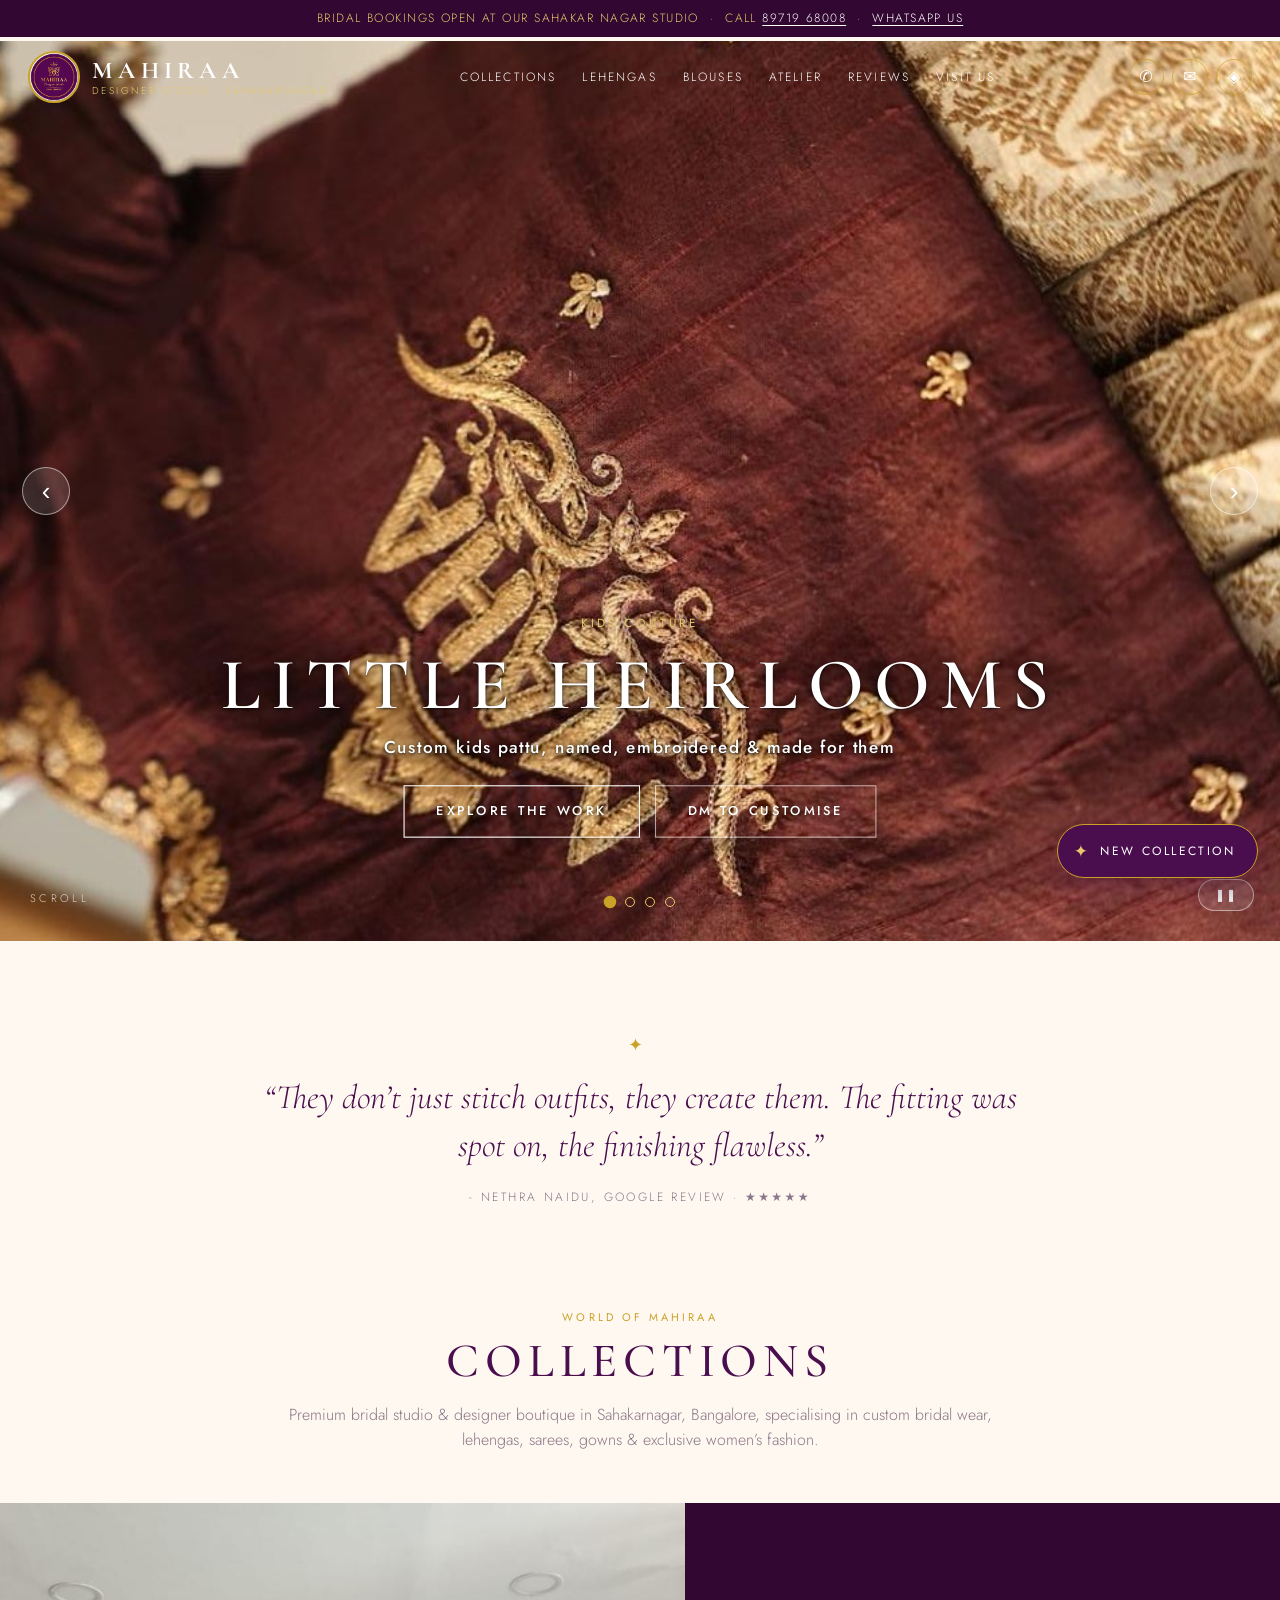
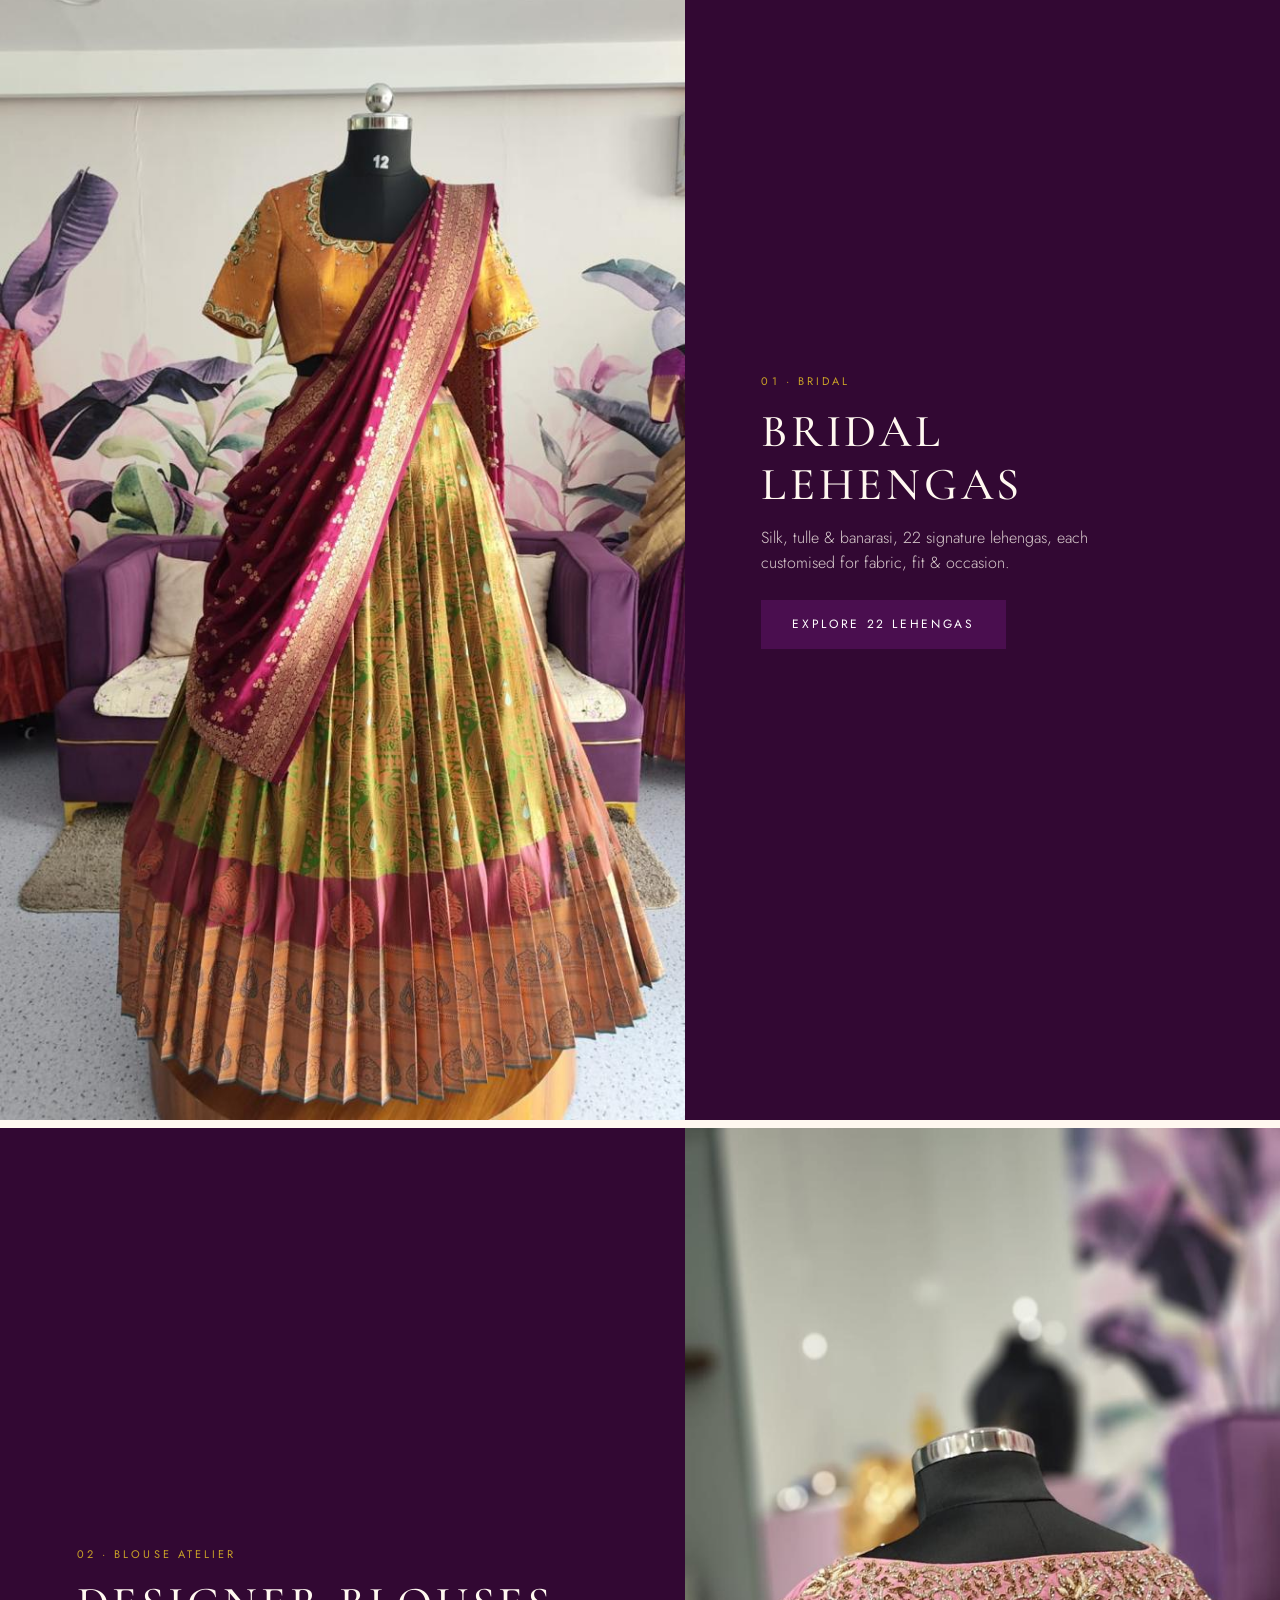
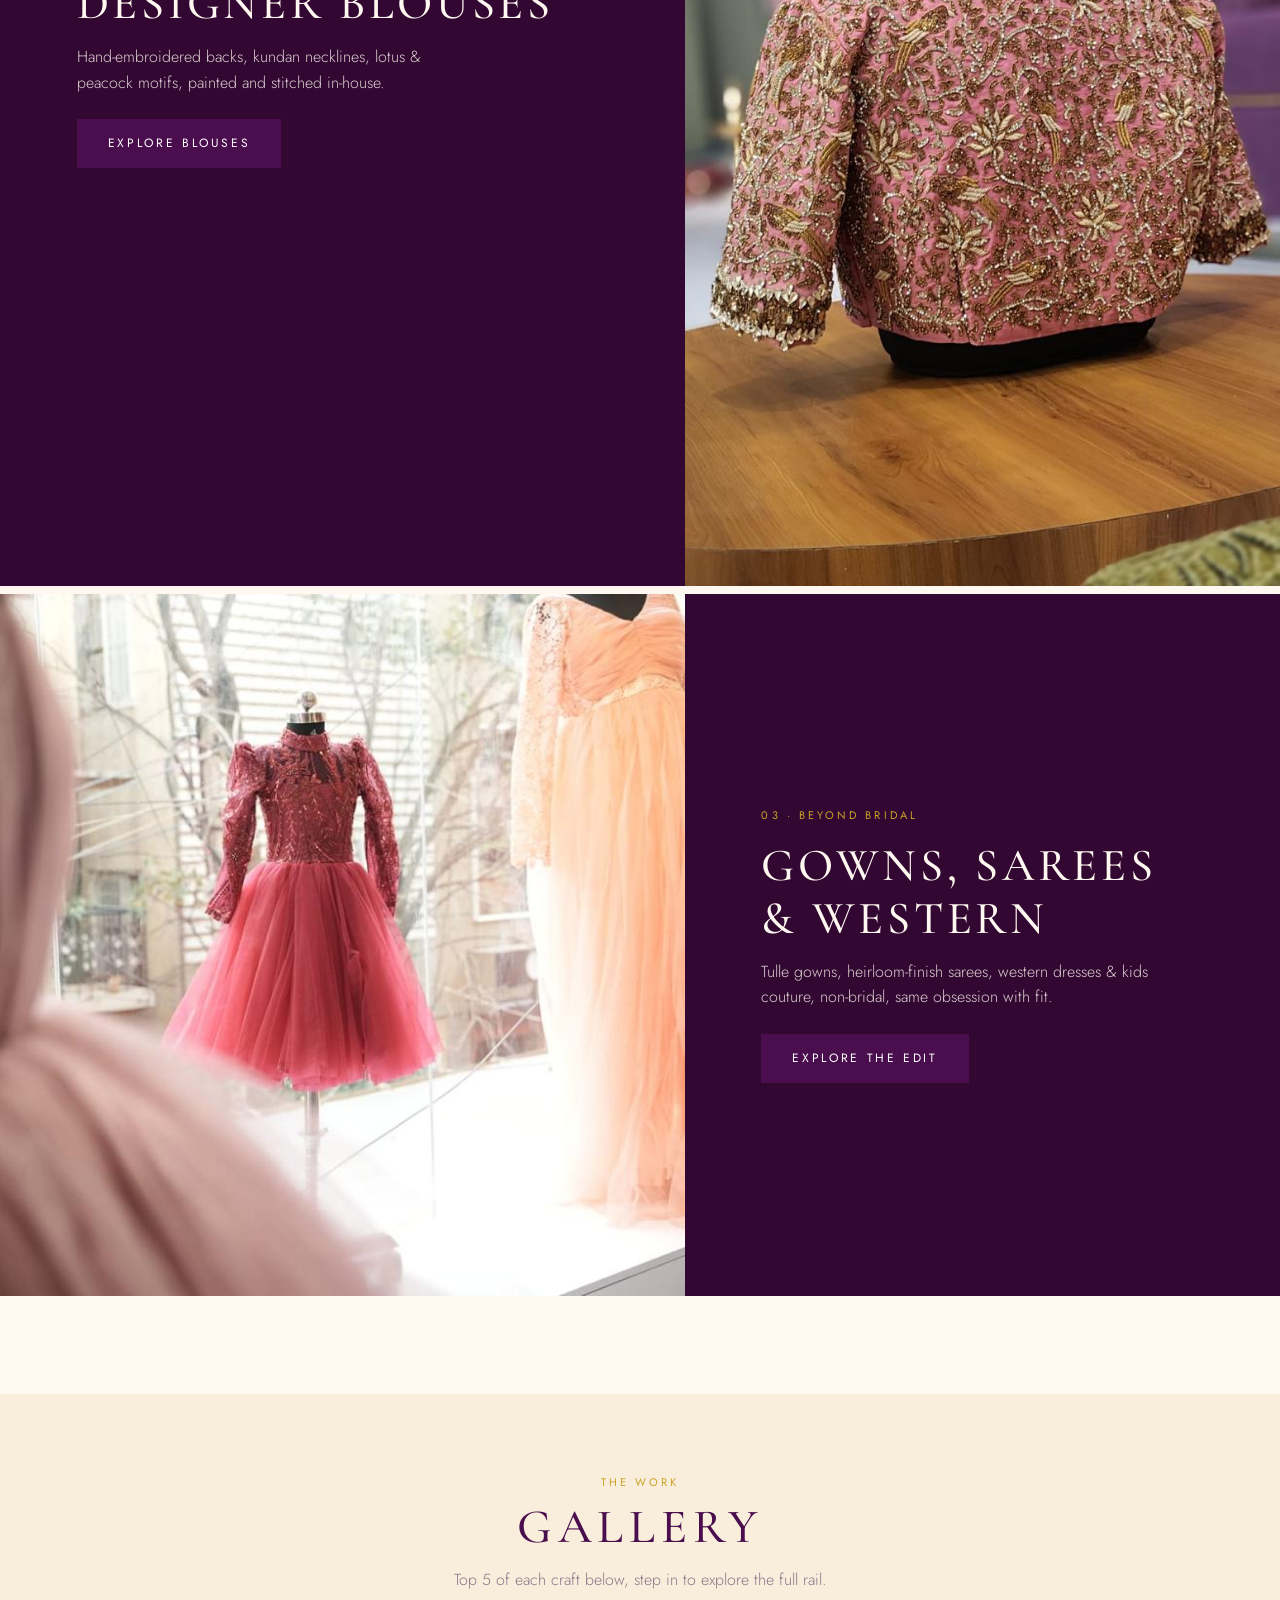
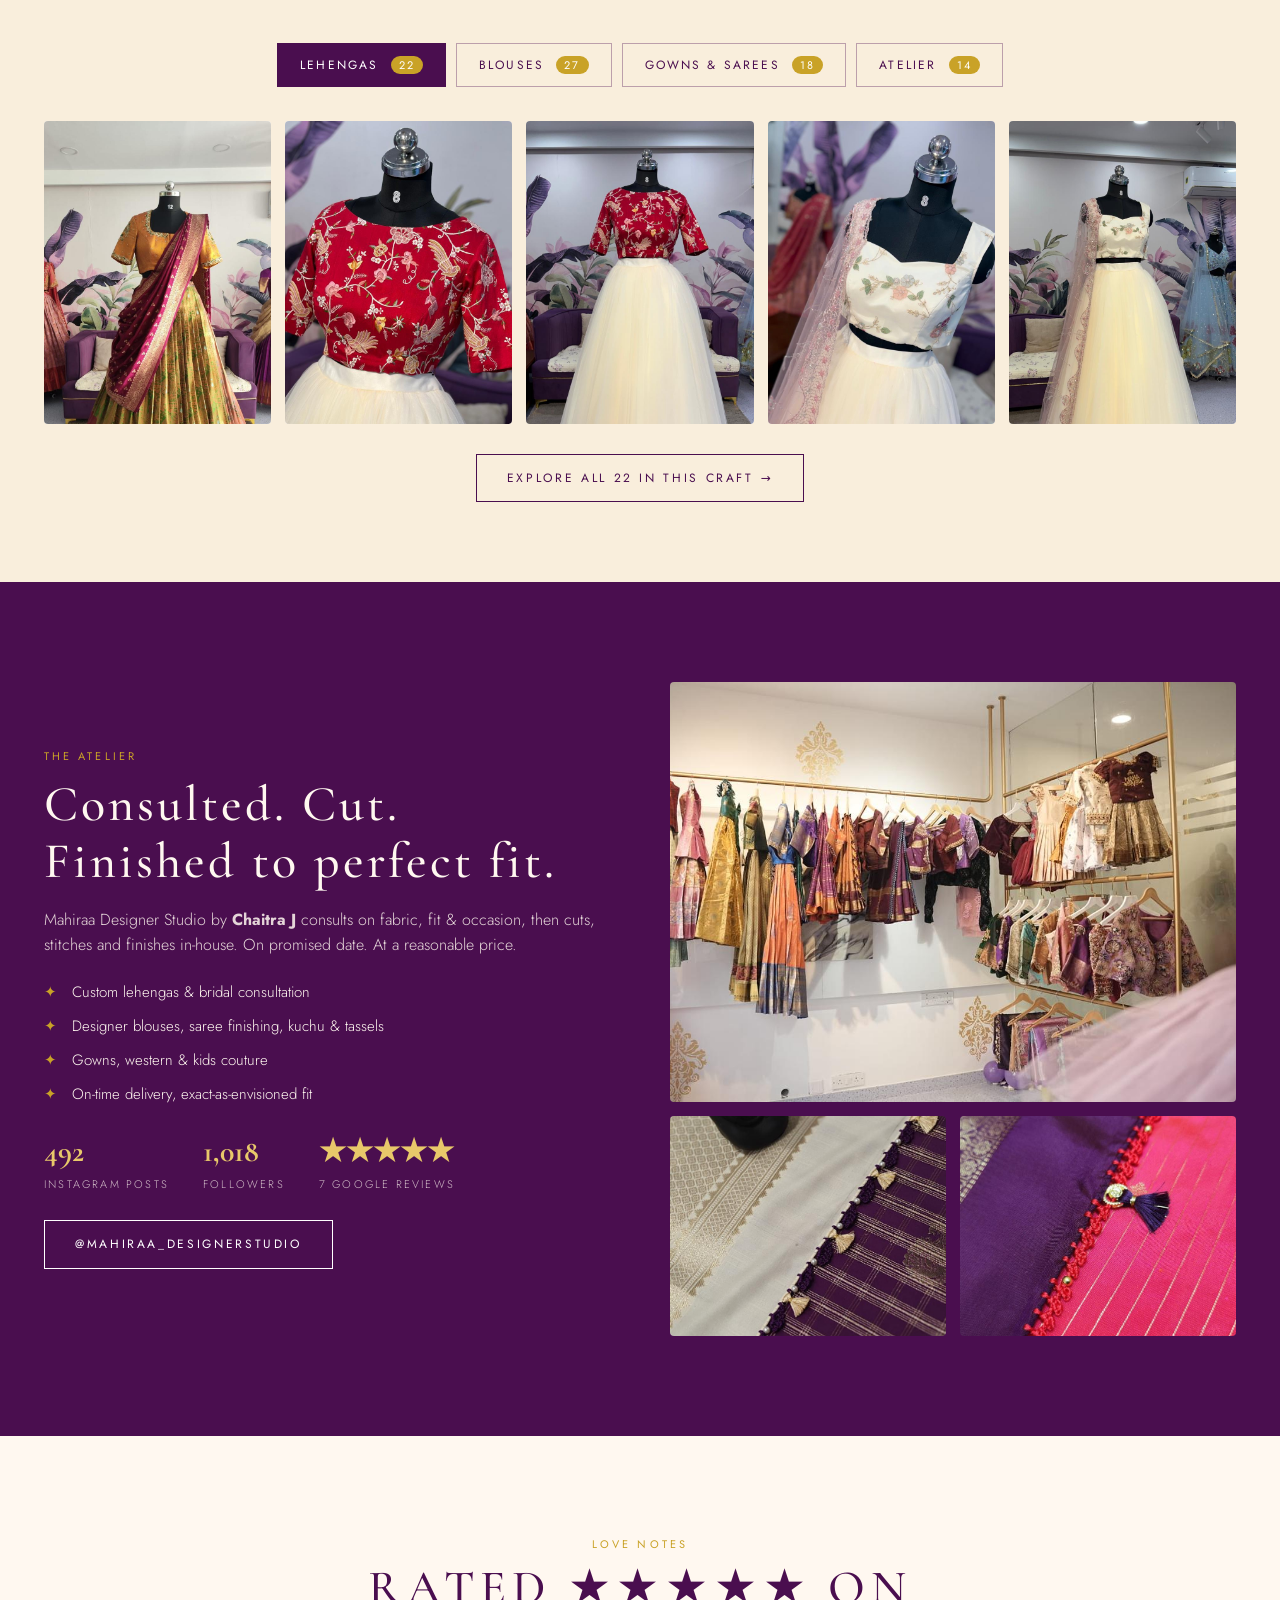
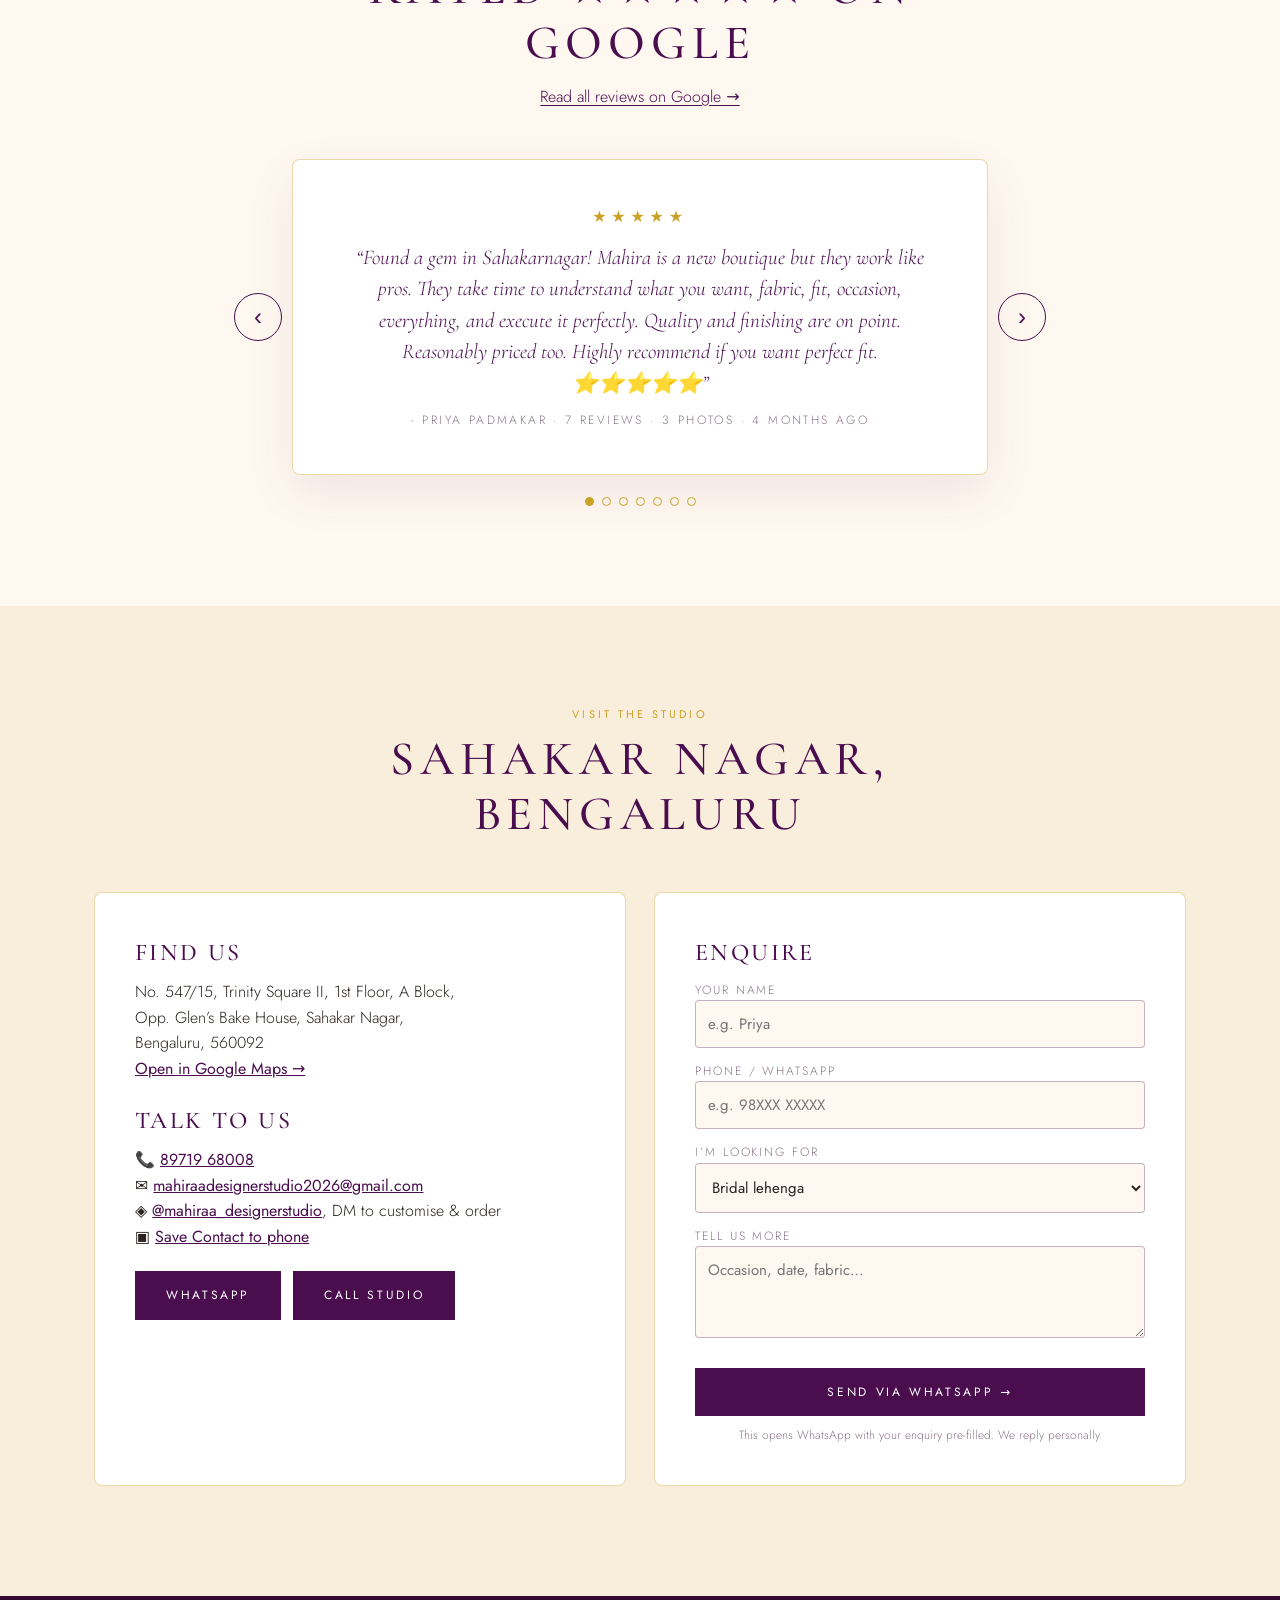
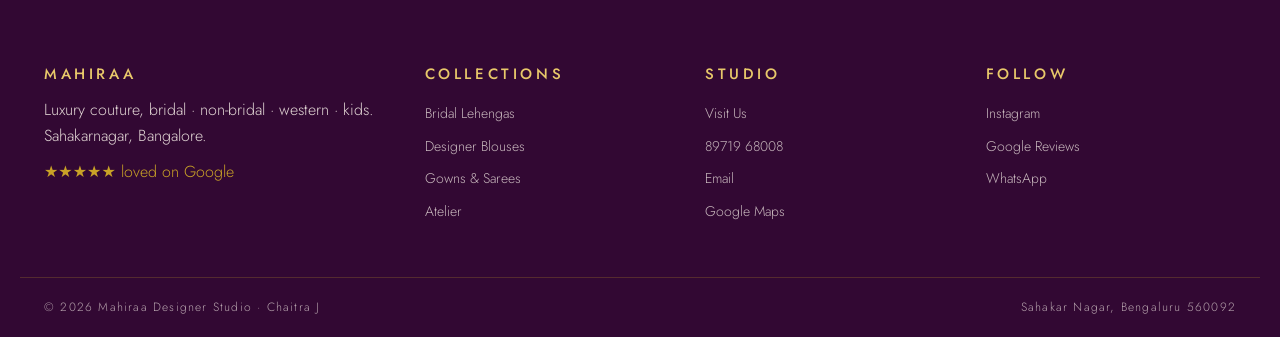
==== commit eb8f6634: "initial commit 2" ====
--- a/mahiraa-site/index.html
+++ b/mahiraa-site/index.html
@@ -116,9 +116,9 @@
     </div>
     <div class="tabs reveal" id="tabs">
       <button class="tab active" data-cat="lehengas">Lehengas <span>22</span></button>
-      <button class="tab" data-cat="blouses">Blouses <span>8</span></button>
-      <button class="tab" data-cat="gowns">Gowns &amp; Sarees <span>8</span></button>
-      <button class="tab" data-cat="atelier">Atelier <span>4</span></button>
+      <button class="tab" data-cat="blouses">Blouses <span>27</span></button>
+      <button class="tab" data-cat="gowns">Gowns &amp; Sarees <span>18</span></button>
+      <button class="tab" data-cat="atelier">Atelier <span>14</span></button>
     </div>
     <div class="grid" id="grid"></div>
     <div class="grid-more reveal"><button class="btn btn-outline-dark" id="exploreMore">Explore more in this craft →</button></div>
@@ -181,7 +181,7 @@
         <p>No. 547/15, Trinity Square II, 1st Floor, A Block,<br>Opp. Glen’s Bake House, Sahakar Nagar,<br>Bengaluru, 560092</p>
         <p><a href="https://maps.app.goo.gl/YAppNZ5yAiwz6UNJ9" target="_blank" rel="noopener">Open in Google Maps →</a></p>
         <h3>Talk to us</h3>
-        <p>📞 <a href="tel:+918971968008">89719 68008</a><br>✉ <a href="mailto:mahiraadesignerstudio2026@gmail.com">mahiraadesignerstudio2026@gmail.com</a><br>◈ <a href="https://www.instagram.com/mahiraa_designerstudio" target="_blank" rel="noopener">@mahiraa_designerstudio</a>, DM to customise &amp; order</p>
+        <p>📞 <a href="tel:+918971968008">89719 68008</a><br>✉ <a href="mailto:mahiraadesignerstudio2026@gmail.com">mahiraadesignerstudio2026@gmail.com</a><br>◈ <a href="https://www.instagram.com/mahiraa_designerstudio" target="_blank" rel="noopener">@mahiraa_designerstudio</a>, DM to customise &amp; order<br>▣ <a href="https://vcard.link/card/Ixz9.vcf" target="_blank" rel="noopener">Save Contact to phone</a></p>
         <div class="visit-ctas"><a class="btn btn-dark" href="https://wa.me/+918971968008" target="_blank" rel="noopener">WhatsApp</a><a class="btn btn-dark" href="tel:+918971968008">Call Studio</a></div>
       </div>
       <form class="visit-form reveal" id="enquiryForm">
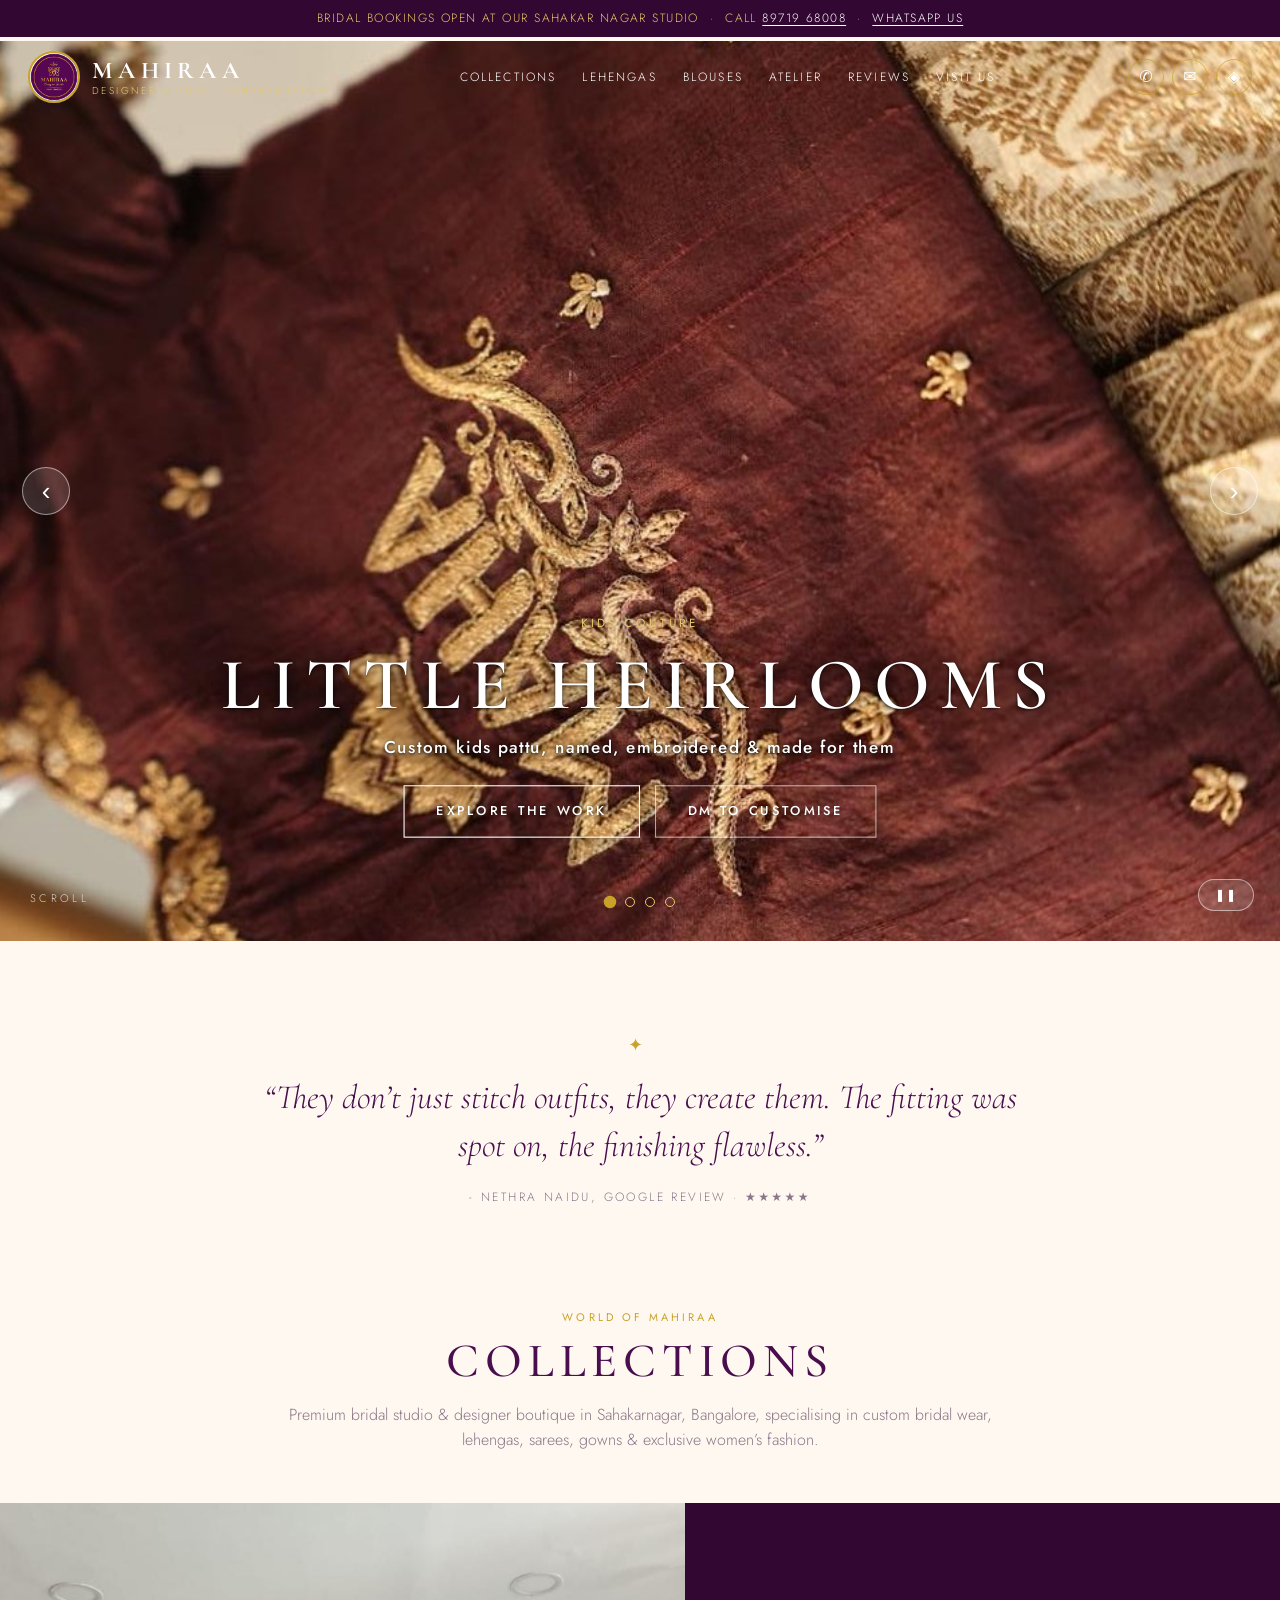
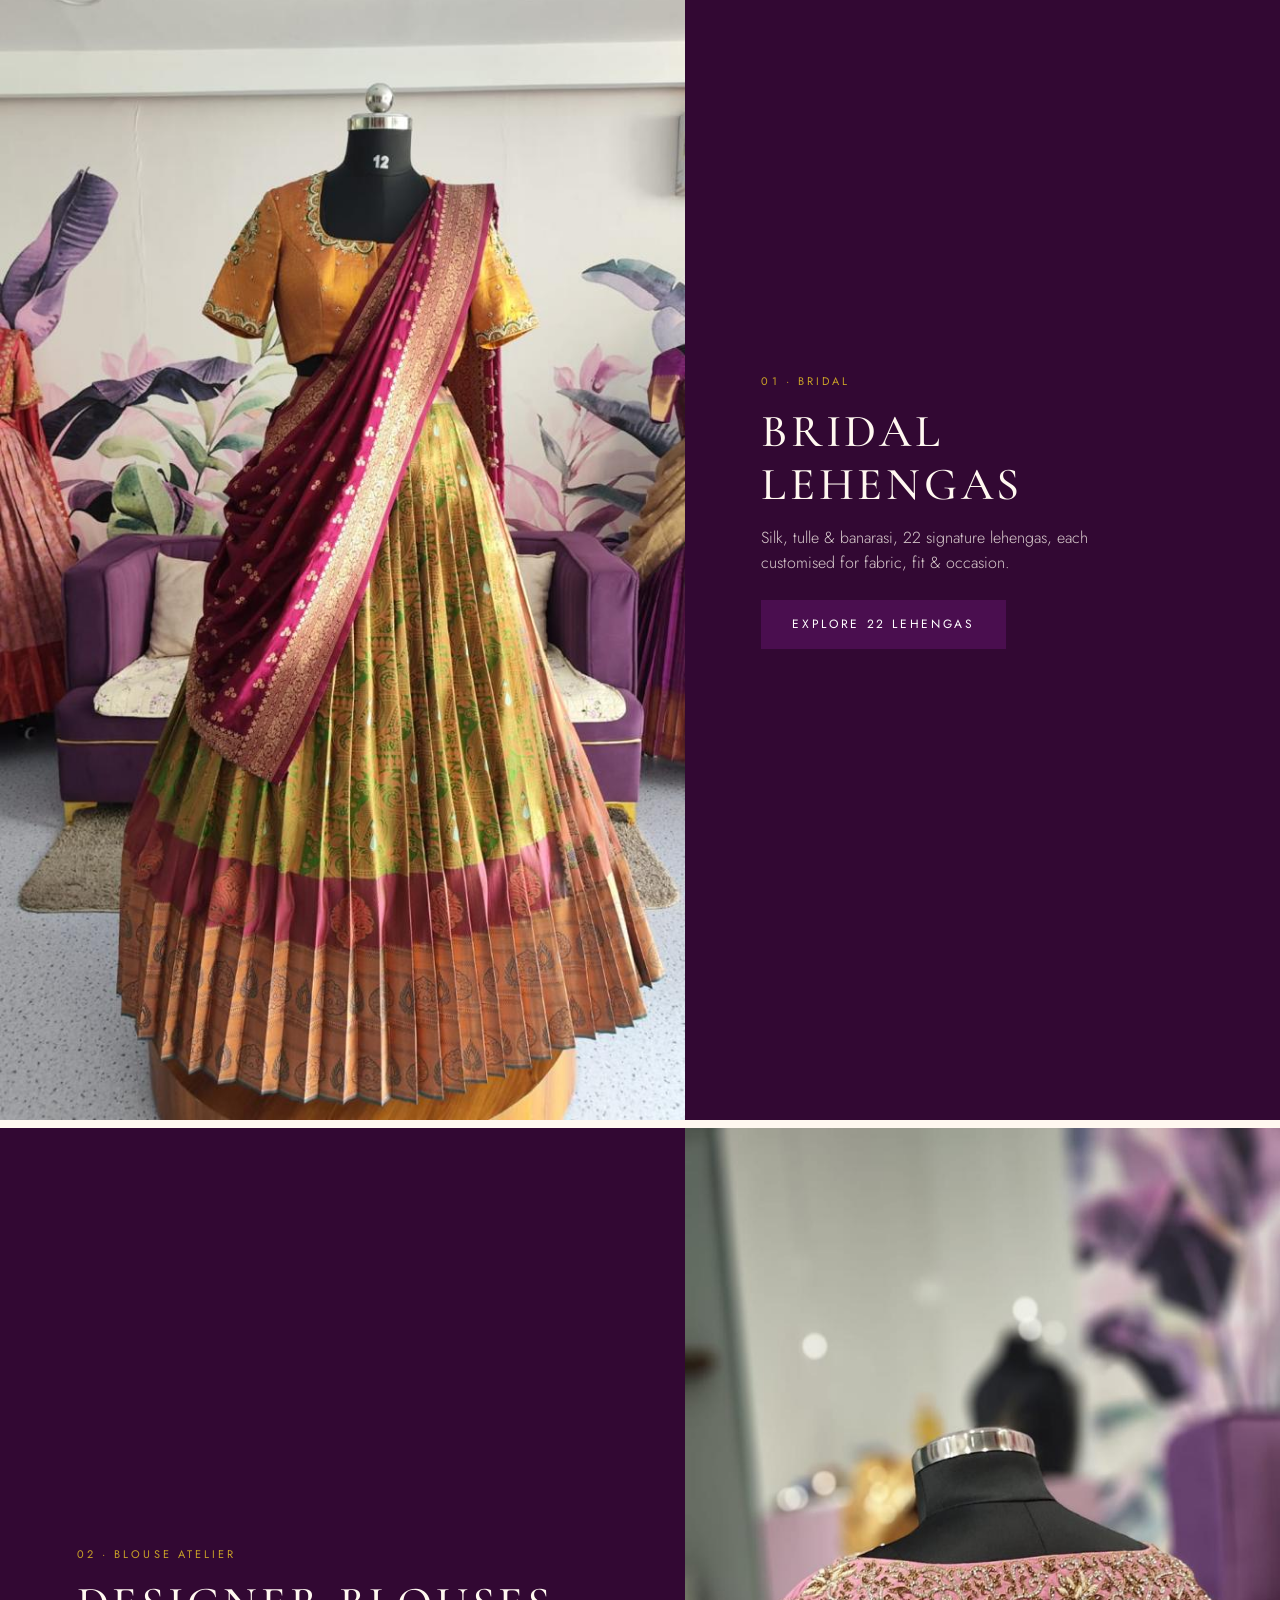
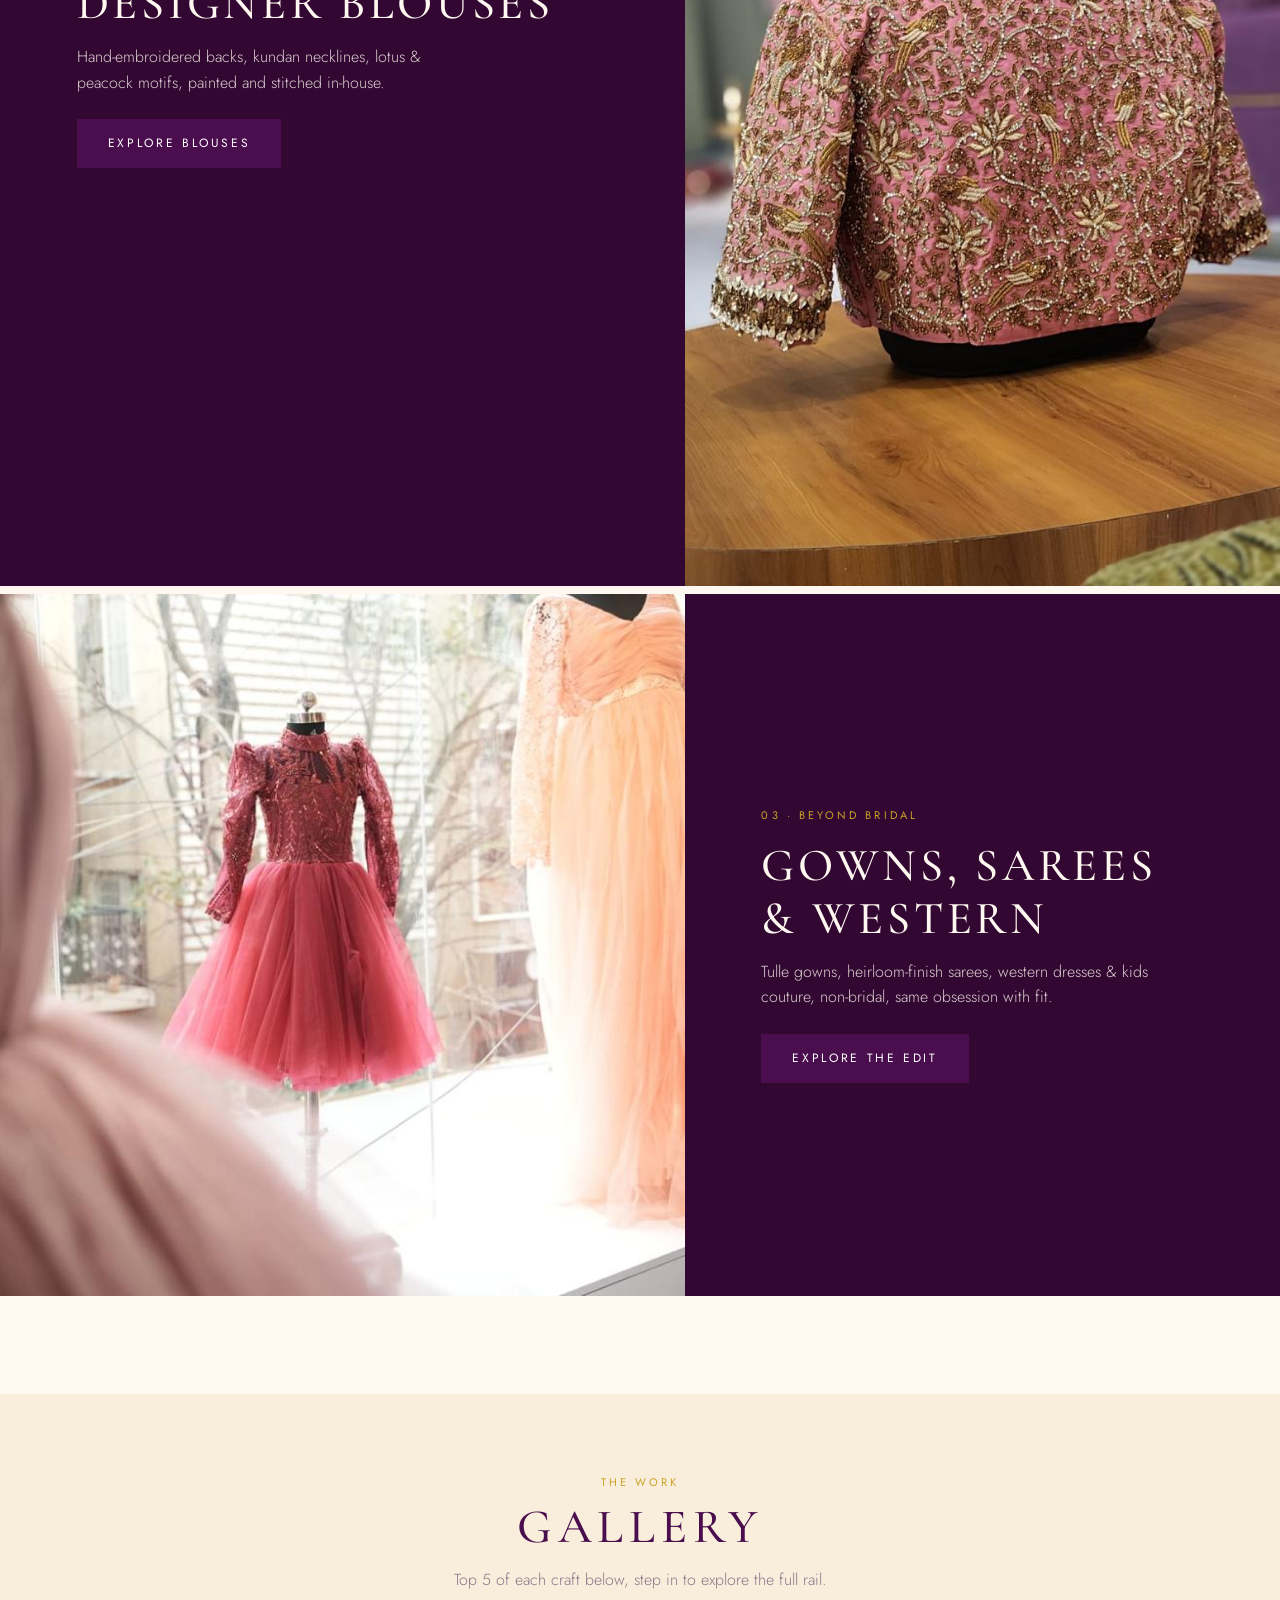
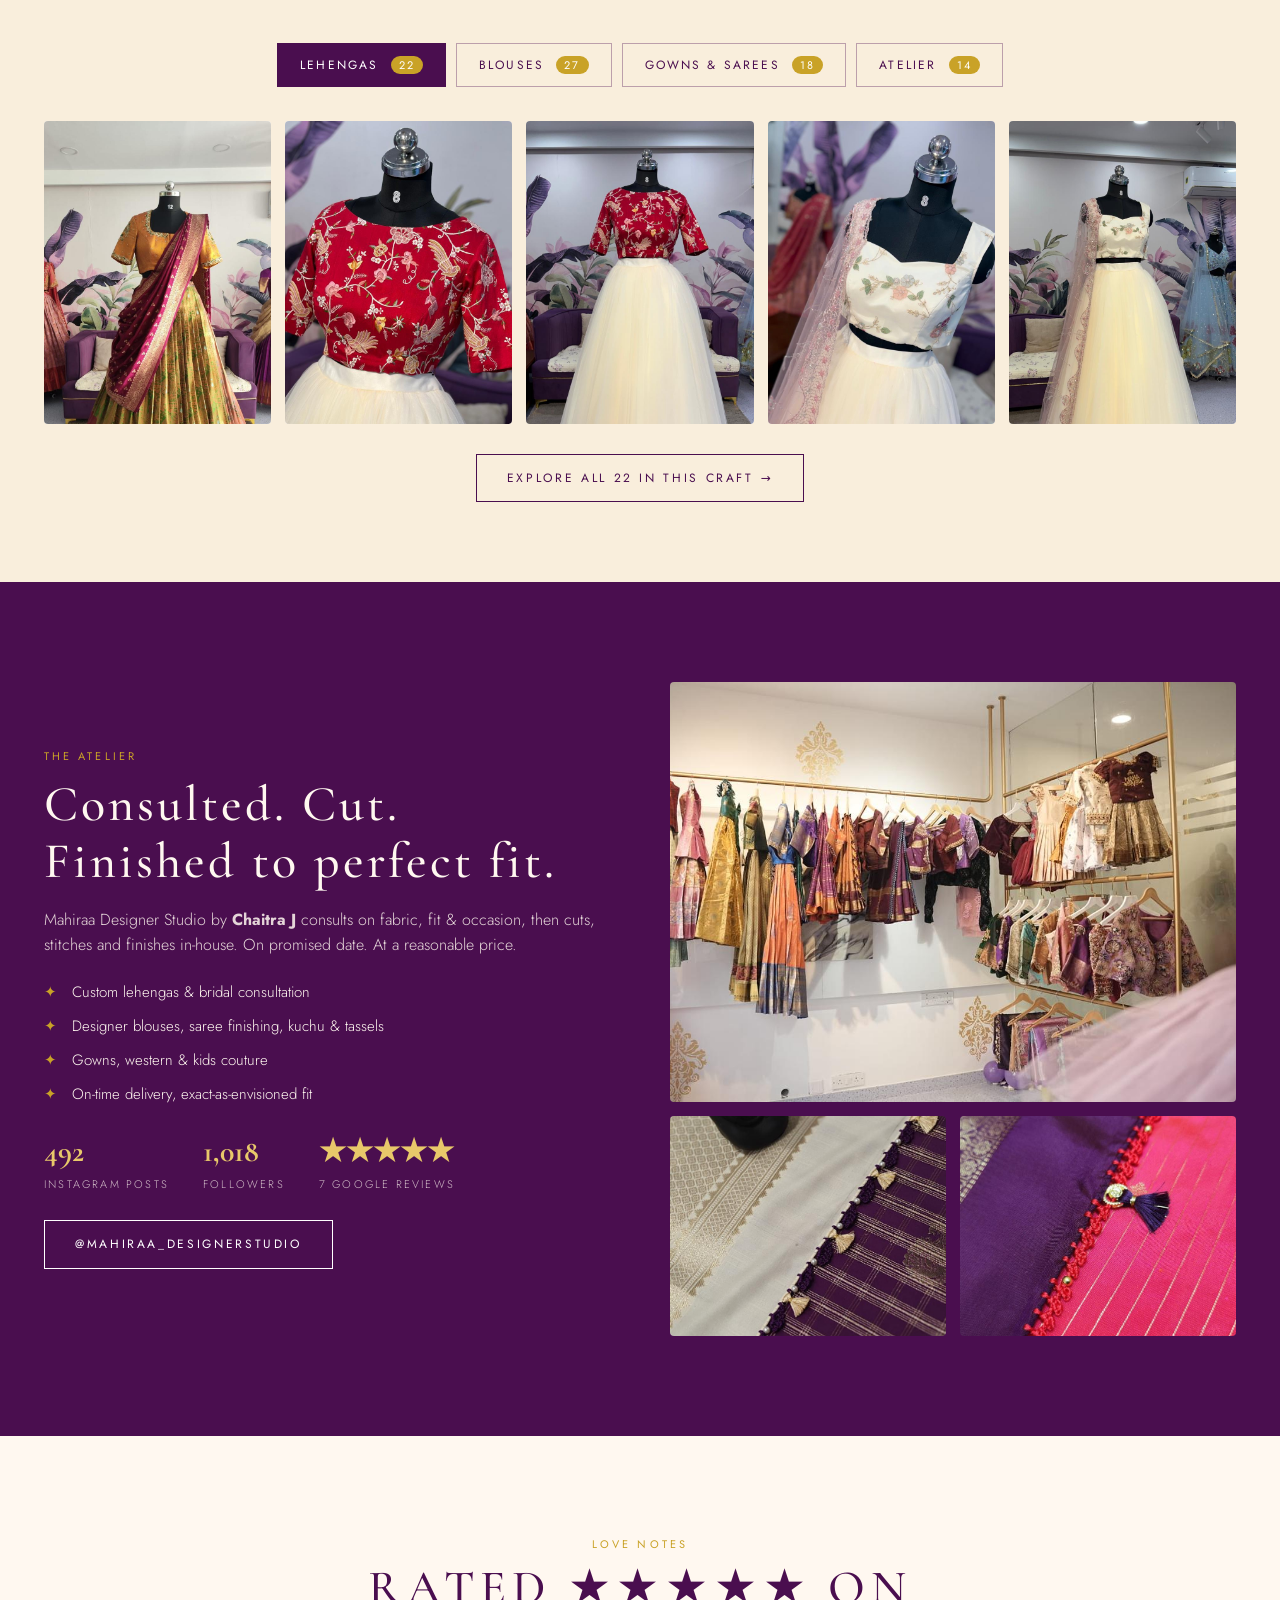
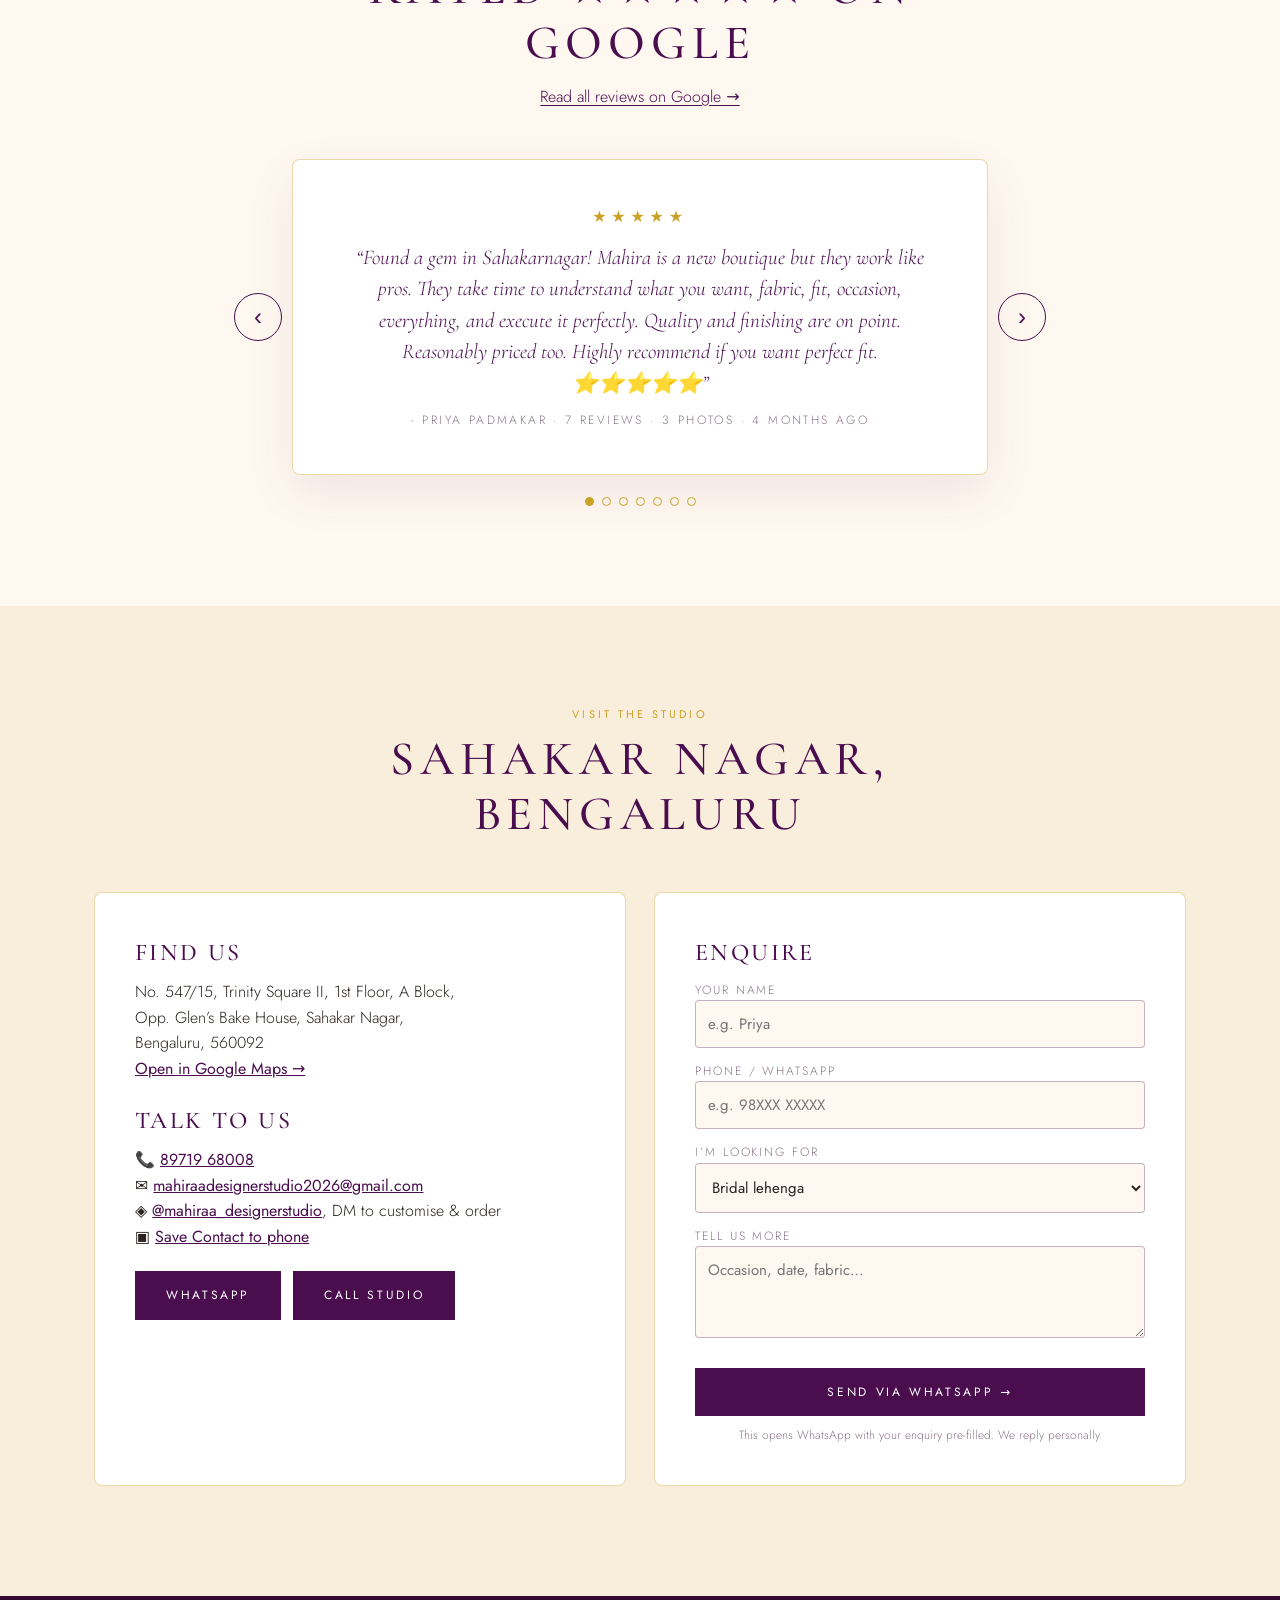
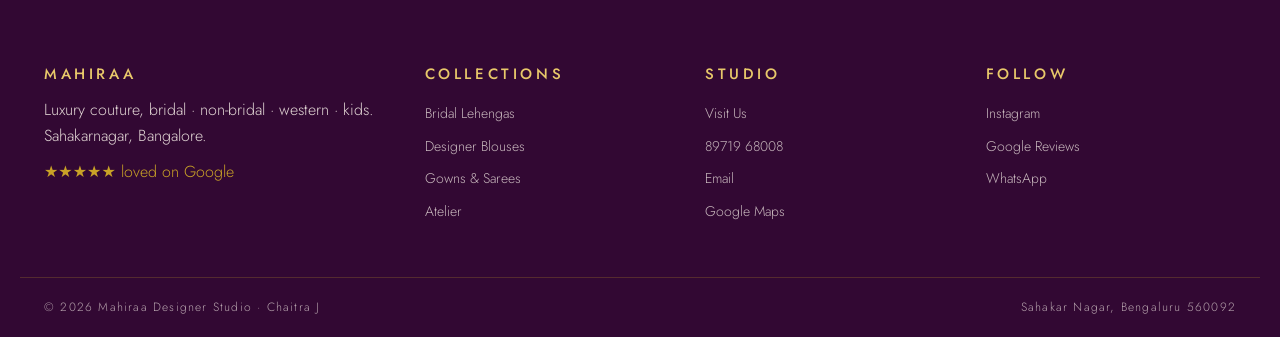
==== commit a9329ea6: "initial commit 3" ====
--- a/mahiraa-site/index.html
+++ b/mahiraa-site/index.html
@@ -3,13 +3,93 @@
 <head>
 <meta charset="UTF-8">
 <meta name="viewport" content="width=device-width, initial-scale=1.0">
-<title>Mahiraa Designer Studio, Luxury Couture, Sahakar Nagar, Bengaluru</title>
-<meta name="description" content="Premium bridal studio & designer boutique in Sahakarnagar, Bangalore, custom bridal wear, lehengas, sarees, gowns & exclusive women's fashion by Chaitra J.">
-<link rel="icon" href="images/Mahiraa-Designer-Studio-1-e1784632328247.jpeg">
+<!-- TODO: replace https://mahiraadesignerstudio.in/ with your final live domain in canonical, OG/Twitter URLs, JSON-LD and sitemap.xml/robots.txt -->
+<title>Mahiraa Designer Studio | Bridal Boutique in Sahakar Nagar, Bengaluru – Lehengas, Blouses, Sarees & Gowns</title>
+<meta name="description" content="Mahiraa Designer Studio by Chaitra J – 5★ rated bridal boutique in Sahakar Nagar, Bengaluru. Custom bridal lehengas, designer blouses, sarees, gowns & kids couture with perfect fit & on-time delivery. Call 89719 68008.">
+<meta name="keywords" content="bridal boutique Bangalore, designer boutique Sahakar Nagar, bridal lehengas Bengaluru, designer blouses Bangalore, custom saree stitching, Mahiraa Designer Studio, Chaitra J boutique, wedding gowns Bangalore, kids couture">
+<meta name="author" content="Mahiraa Designer Studio – Chaitra J">
+<meta name="robots" content="index, follow, max-image-preview:large, max-snippet:-1">
+<meta name="theme-color" content="#2b1420">
+<meta name="geo.region" content="IN-KA">
+<meta name="geo.placename" content="Sahakar Nagar, Bengaluru">
+<meta name="geo.position" content="13.0627;77.5784">
+<meta name="ICBM" content="13.0627, 77.5784">
+<link rel="canonical" href="https://mahiraadesignerstudio.in/">
+<!-- Favicon / app icons -->
+<link rel="icon" type="image/jpeg" href="images/Mahiraa-Designer-Studio-1-e1784632328247.jpeg">
+<link rel="apple-touch-icon" href="images/Mahiraa-Designer-Studio-1-e1784632328247.jpeg">
+<link rel="manifest" href="site.webmanifest">
+<!-- Open Graph (Facebook, WhatsApp, LinkedIn) -->
+<meta property="og:type" content="website">
+<meta property="og:site_name" content="Mahiraa Designer Studio">
+<meta property="og:title" content="Mahiraa Designer Studio | Bridal & Luxury Couture in Sahakar Nagar, Bengaluru">
+<meta property="og:description" content="Custom bridal lehengas, hand-embroidered blouses, sarees, gowns & kids couture. 5★ rated on Google. Consulted. Cut. Finished to perfect fit.">
+<meta property="og:url" content="https://mahiraadesignerstudio.in/">
+<meta property="og:image" content="https://mahiraadesignerstudio.in/images/hero-17.jpeg">
+<meta property="og:image:alt" content="Custom kids pattu couture at Mahiraa Designer Studio Bengaluru">
+<meta property="og:locale" content="en_IN">
+<!-- Twitter Card -->
+<meta name="twitter:card" content="summary_large_image">
+<meta name="twitter:title" content="Mahiraa Designer Studio | Bridal Boutique – Sahakar Nagar, Bengaluru">
+<meta name="twitter:description" content="22 lehengas · 27 blouses · 18 gowns & sarees. Custom fit, on-time delivery. DM on WhatsApp 89719 68008.">
+<meta name="twitter:image" content="https://mahiraadesignerstudio.in/images/hero-17.jpeg">
+<meta name="twitter:image:alt" content="Mahiraa Designer Studio bridal couture">
+<!-- AI crawlers: explicitly allowed (see robots.txt + llms.txt). No noai/nocrawl directives. -->
 <link rel="preconnect" href="https://fonts.googleapis.com">
 <link rel="preconnect" href="https://fonts.gstatic.com" crossorigin>
 <link href="https://fonts.googleapis.com/css2?family=Cormorant+Garamond:ital,wght@0,400;0,500;0,600;1,400;1,500&family=Jost:wght@300;400;500&display=swap" rel="stylesheet">
+<link rel="preload" as="image" href="images/hero-17.jpeg" fetchpriority="high">
 <link rel="stylesheet" href="css/style.css">
+<!-- Structured data: LocalBusiness + WebSite for Google / Bing / AI answer engines -->
+<script type="application/ld+json">
+{
+  "@context": "https://schema.org",
+  "@graph": [
+    {
+      "@type": "ClothingStore",
+      "@id": "https://mahiraadesignerstudio.in/#store",
+      "name": "Mahiraa Designer Studio",
+      "founder": { "@type": "Person", "name": "Chaitra J" },
+      "description": "Premium bridal studio & designer boutique in Sahakar Nagar, Bengaluru. Custom bridal lehengas, designer blouses, sarees, gowns, western & kids couture.",
+      "url": "https://mahiraadesignerstudio.in/",
+      "image": "https://mahiraadesignerstudio.in/images/hero-17.jpeg",
+      "telephone": "+918971968008",
+      "email": "mahiraadesignerstudio2026@gmail.com",
+      "priceRange": "₹₹",
+      "currenciesAccepted": "INR",
+      "address": {
+        "@type": "PostalAddress",
+        "streetAddress": "No. 547/15, Trinity Square II, 1st Floor, A Block, Opp. Glen's Bake House, Sahakar Nagar",
+        "addressLocality": "Bengaluru",
+        "addressRegion": "Karnataka",
+        "postalCode": "560092",
+        "addressCountry": "IN"
+      },
+      "geo": { "@type": "GeoCoordinates", "latitude": 13.0627, "longitude": 77.5784 },
+      "hasMap": "https://maps.app.goo.gl/YAppNZ5yAiwz6UNJ9",
+      "openingHoursSpecification": {
+        "@type": "OpeningHoursSpecification",
+        "dayOfWeek": ["Monday","Tuesday","Wednesday","Thursday","Friday","Saturday","Sunday"],
+        "opens": "10:00",
+        "closes": "20:00"
+      },
+      "sameAs": [
+        "https://www.instagram.com/mahiraa_designerstudio",
+        "https://www.google.com/search?q=Mahiraa+Designer+Studio+Reviews"
+      ],
+      "aggregateRating": { "@type": "AggregateRating", "ratingValue": "5", "reviewCount": "7" }
+    },
+    {
+      "@type": "WebSite",
+      "@id": "https://mahiraadesignerstudio.in/#website",
+      "url": "https://mahiraadesignerstudio.in/",
+      "name": "Mahiraa Designer Studio",
+      "inLanguage": "en-IN",
+      "publisher": { "@id": "https://mahiraadesignerstudio.in/#store" }
+    }
+  ]
+}
+</script>
 </head>
 <body>
 
@@ -24,7 +104,7 @@
       <img src="images/Mahiraa-Designer-Studio-1-e1784632328247.jpeg" alt="Mahiraa Designer Studio logo">
       <span class="brand-text"><strong>MAHIRAA</strong><em>Designer Studio · Sahakarnagar</em></span>
     </a>
-    <nav class="main-nav" id="mainNav">
+    <nav class="main-nav" id="mainNav" aria-label="Primary">
       <a href="#collections">Collections</a>
       <a href="#gallery">Lehengas</a>
       <a href="#gallery" data-tab="blouses">Blouses</a>
@@ -60,13 +140,13 @@
         <div class="hero-caption"><p class="kicker">Kids Couture</p><h1>Little Heirlooms</h1><p class="sub">Custom kids pattu, named, embroidered &amp; made for them</p><div class="hero-ctas"><a class="btn btn-light" href="#gallery">Explore the Work</a><a class="btn btn-outline" href="https://wa.me/+918971968008" target="_blank" rel="noopener">DM to Customise</a></div></div>
       </div>
       <div class="hero-slide" style="background-image:url('images/f455946e-938e-4c9f-a157-270ada1951e3.png')">
-        <div class="hero-caption"><p class="kicker">Blouse Atelier</p><h1>Kolam in Gold</h1><p class="sub">Maroon silk, hand-drawn kolam embroidery, zari cuffs</p><div class="hero-ctas"><a class="btn btn-light" href="#gallery" data-tab="blouses">Explore Blouses</a><a class="btn btn-outline" href="https://wa.me/+918971968008" target="_blank" rel="noopener">DM to Customise</a></div></div>
+        <div class="hero-caption"><p class="kicker">Blouse Atelier</p><h2>Kolam in Gold</h2><p class="sub">Maroon silk, hand-drawn kolam embroidery, zari cuffs</p><div class="hero-ctas"><a class="btn btn-light" href="#gallery" data-tab="blouses">Explore Blouses</a><a class="btn btn-outline" href="https://wa.me/+918971968008" target="_blank" rel="noopener">DM to Customise</a></div></div>
       </div>
       <div class="hero-slide" style="background-image:url('images/Pink Embroidered Blouse on Mannequin.png')">
-        <div class="hero-caption"><p class="kicker">Bridal Blouses</p><h1>Worn Like Jewellery</h1><p class="sub">Heavily hand-embroidered backs, stone-finished edges</p><div class="hero-ctas"><a class="btn btn-light" href="#gallery" data-tab="blouses">Explore Blouses</a><a class="btn btn-outline" href="#reviews">Read Reviews</a></div></div>
+        <div class="hero-caption"><p class="kicker">Bridal Blouses</p><h2>Worn Like Jewellery</h2><p class="sub">Heavily hand-embroidered backs, stone-finished edges</p><div class="hero-ctas"><a class="btn btn-light" href="#gallery" data-tab="blouses">Explore Blouses</a><a class="btn btn-outline" href="#reviews">Read Reviews</a></div></div>
       </div>
       <div class="hero-slide" style="background-image:url('images/lehenga-21.jpeg')">
-        <div class="hero-caption"><p class="kicker">The Studio Rail</p><h1>Come, Try the Colours</h1><p class="sub">Festive lehengas, gowns &amp; blouses, waiting on the rail</p><div class="hero-ctas"><a class="btn btn-light" href="#visit">Book a Trial</a><a class="btn btn-outline" href="https://www.instagram.com/mahiraa_designerstudio" target="_blank" rel="noopener">Instagram · 492 posts</a></div></div>
+        <div class="hero-caption"><p class="kicker">The Studio Rail</p><h2>Come, Try the Colours</h2><p class="sub">Festive lehengas, gowns &amp; blouses, waiting on the rail</p><div class="hero-ctas"><a class="btn btn-light" href="#visit">Book a Trial</a><a class="btn btn-outline" href="https://www.instagram.com/mahiraa_designerstudio" target="_blank" rel="noopener">Instagram · 492 posts</a></div></div>
       </div>
     </div>
     <button class="hero-arrow prev" id="heroPrev" aria-label="Previous">‹</button>
@@ -92,17 +172,17 @@
     </div>
 
     <article class="coll-block reveal">
-      <div class="coll-img"><img src="images/lehenga-1.jpeg" alt="Bridal lehenga collection"></div>
+      <div class="coll-img"><img src="images/lehenga-1.jpeg" alt="Custom bridal lehenga in silk – Bridal Lehengas collection at Mahiraa Designer Studio Bengaluru" loading="lazy"></div>
       <div class="coll-text"><p class="kicker gold">01 · Bridal</p><h3>Bridal Lehengas</h3><p>Silk, tulle &amp; banarasi, 22 signature lehengas, each customised for fabric, fit &amp; occasion.</p><a class="btn btn-dark" href="#gallery" data-tab="lehengas">Explore 22 Lehengas</a></div>
     </article>
 
     <article class="coll-block flip reveal">
-      <div class="coll-img"><img src="images/Mahiraa-Designer-Studio-40.jpeg" alt="Designer blouse collection"></div>
+      <div class="coll-img"><img src="images/Mahiraa-Designer-Studio-40.jpeg" alt="Hand-embroidered designer blouse with kundan neckline – Blouse Atelier Sahakar Nagar" loading="lazy"></div>
       <div class="coll-text"><p class="kicker gold">02 · Blouse Atelier</p><h3>Designer Blouses</h3><p>Hand-embroidered backs, kundan necklines, lotus &amp; peacock motifs, painted and stitched in-house.</p><a class="btn btn-dark" href="#gallery" data-tab="blouses">Explore Blouses</a></div>
     </article>
 
     <article class="coll-block reveal">
-      <div class="coll-img"><img src="images/Mahiraa-Designer-Studio-10.jpeg" alt="Gowns and sarees collection"></div>
+      <div class="coll-img"><img src="images/Mahiraa-Designer-Studio-10.jpeg" alt="Tulle gown and heirloom-finish saree – Gowns Sarees and Western wear in Bengaluru boutique" loading="lazy"></div>
       <div class="coll-text"><p class="kicker gold">03 · Beyond Bridal</p><h3>Gowns, Sarees &amp; Western</h3><p>Tulle gowns, heirloom-finish sarees, western dresses &amp; kids couture, non-bridal, same obsession with fit.</p><a class="btn btn-dark" href="#gallery" data-tab="gowns">Explore the Edit</a></div>
     </article>
   </section>
@@ -145,10 +225,10 @@
         <a class="btn btn-light" href="https://www.instagram.com/mahiraa_designerstudio" target="_blank" rel="noopener">@mahiraa_designerstudio</a>
       </div>
       <div class="atelier-imgs reveal">
-        <img src="images/Mahiraa-Designer-Studio-25.jpeg" alt="Inside the Mahiraa studio rail">
+        <img src="images/Mahiraa-Designer-Studio-25.jpeg" alt="Inside Mahiraa Designer Studio bridal boutique rail – Sahakar Nagar Bengaluru" loading="lazy">
         <div class="atelier-pair">
-          <img src="images/Mahiraa-Designer-Studio-3.jpeg" alt="Saree tassel detailing">
-          <img src="images/Mahiraa-Designer-Studio-12.jpeg" alt="Saree edge finishing">
+          <img src="images/Mahiraa-Designer-Studio-3.jpeg" alt="Hand-finished saree tassel detailing by Chaitra J" loading="lazy">
+          <img src="images/Mahiraa-Designer-Studio-12.jpeg" alt="Saree edge finishing and kuchu work at Mahiraa atelier" loading="lazy">
         </div>
       </div>
     </div>
@@ -197,24 +277,6 @@
   </section>
 
 </main>
-
-<!-- New Collection floating button + popup -->
-<button class="nc-float" id="ncFloat" aria-label="Open New Collection"><span class="nc-bell">✦</span><span class="nc-text">New Collection</span></button>
-<div class="nc-popup" id="ncPopup" aria-hidden="true">
-  <button class="nc-close" id="ncClose" aria-label="Close">×</button>
-  <div class="nc-frame">
-    <div class="nc-slides" id="ncSlides">
-      <div class="nc-slide active"><img src="images/model/cc0db02e-6294-4ac0-94d0-1ab878848123.png" alt="New printed lehenga on AI model"><p class="nc-cap"><span class="nc-mini">AI Model</span>These are AI generated, original may vary.</p></div>
-      <div class="nc-slide"><img src="images/model/2ccdc973-171a-4f25-93be-35735e5d8bb0.png" alt="New collection AI model look 2" loading="lazy"><p class="nc-cap">These are AI generated, original may vary.</p></div>
-      <div class="nc-slide"><img src="images/model/d8cf7c30-4856-4dee-b8b6-4db836f94127.png" alt="New collection AI model look 3" loading="lazy"><p class="nc-cap">These are AI generated, original may vary.</p></div>
-      <div class="nc-slide"><img src="images/model/Mahiraa-Designer-Studio-5.jpeg" alt="Original lehenga on studio mannequin" loading="lazy"><p class="nc-cap"><span class="nc-mini">Original</span>Original studio piece.</p></div>
-    </div>
-    <button class="nc-arrow left" id="ncPrev" aria-label="Previous look">‹</button>
-    <button class="nc-arrow right" id="ncNext" aria-label="Next look">›</button>
-  </div>
-  <div class="nc-dots" id="ncDots"></div>
-  <a class="nc-call" href="tel:+918971968008">Call Now</a>
-</div>
 
 <!-- Lightbox -->
 <div class="lightbox" id="lightbox"><button class="lb-close" id="lbClose">×</button><button class="lb-arrow left" id="lbPrev">‹</button><img id="lbImg" alt="Gallery image enlarged"><button class="lb-arrow right" id="lbNext">›</button><p class="lb-count" id="lbCount"></p></div>
--- a/mahiraa-site/css/style.css
+++ b/mahiraa-site/css/style.css
@@ -74,7 +74,7 @@
 @keyframes kenburns{from{transform:scale(1)}to{transform:scale(1.07)}}
 .hero-caption{position:absolute;left:50%;bottom:14%;transform:translateX(-50%);text-align:center;color:#fff;width:min(880px,92vw);z-index:2;background:none;border:0;padding:0;box-shadow:none}
 .hero-caption .kicker{color:var(--champagne);text-shadow:0 1px 8px rgba(0,0,0,.6)}
-.hero-caption h1{font-size:clamp(38px,6vw,68px);letter-spacing:.14em;text-transform:uppercase;margin:10px 0 6px;text-shadow:0 2px 18px rgba(0,0,0,.75),0 1px 3px rgba(0,0,0,.8);font-weight:600}
+.hero-caption h1,.hero-caption h2{font-size:clamp(38px,6vw,68px);letter-spacing:.14em;text-transform:uppercase;margin:10px 0 6px;text-shadow:0 2px 18px rgba(0,0,0,.75),0 1px 3px rgba(0,0,0,.8);font-weight:600}
 .hero-caption .sub{font-size:16px;font-weight:500;letter-spacing:.08em;opacity:1;margin-bottom:22px;text-shadow:0 1px 10px rgba(0,0,0,.8),0 1px 3px rgba(0,0,0,.85)}
 .hero-ctas{display:flex;gap:14px;justify-content:center;flex-wrap:wrap}
 .hero-ctas .btn{font-weight:500;text-shadow:0 1px 6px rgba(0,0,0,.55);box-shadow:0 6px 22px rgba(0,0,0,.35)}
@@ -207,42 +207,46 @@
   .main-nav{display:none}
   .hamburger{display:flex}
   .brand-text em{display:none}
+  .announce{font-size:10px;padding:8px 10px}
+  .site-header .header-inner{padding:10px 14px;gap:10px}
+  .brand img{width:42px;height:42px}
+  .brand-text strong{font-size:19px}
+  .header-actions{gap:6px}
+  .icon-btn{width:32px;height:32px;font-size:14px}
   #top .hero{margin-top:-70px}
+  .hero{min-height:520px}
+  .hero-caption{bottom:12%}
+  .hero-caption .sub{font-size:13px}
+  .hero-scroll{display:none}
+  .btn{padding:12px 22px;font-size:11px}
+  .quote{padding:60px 20px 50px}
+  .collections{padding:10px 0 60px}
+  .coll-img,.coll-img img{min-height:300px}
+  .gallery{padding:60px 0}
+  .tab{padding:10px 14px;font-size:11px}
   .grid{grid-template-columns:repeat(2,1fr);gap:10px}
+  .atelier{padding:70px 0}
+  .atelier-inner{grid-template-columns:1fr;gap:40px}
   .review-stage{grid-template-columns:1fr}
   .rev-arrow{display:none}
   .hero-arrow{display:none}
   .footer-grid{grid-template-columns:1fr 1fr}
   .review-card{padding:32px 22px}
-  .nc-frame{width:min(96vw,480px)}
-}
-
-/* New Collection floating button + popup */
-.nc-float{position:fixed;right:22px;bottom:22px;z-index:120;display:flex;align-items:center;gap:10px;background:var(--plum);color:#fff;border:1px solid var(--gold);border-radius:40px;padding:14px 22px 14px 16px;font-family:var(--sans);font-size:12px;letter-spacing:.2em;text-transform:uppercase;cursor:pointer;box-shadow:0 12px 32px rgba(50,8,51,.45);transition:transform .3s,background .3s}
-.nc-float:hover{background:var(--plum-dark);transform:translateY(-3px)}
-.nc-float::before,.nc-float::after{content:"";position:absolute;inset:-1px;border:1px solid var(--gold);border-radius:40px;opacity:0;pointer-events:none}
-.nc-float::before{animation:ncPulse 2.4s ease-out infinite}
-.nc-float::after{animation:ncPulse 2.4s ease-out 1.2s infinite}
-@keyframes ncPulse{0%{transform:scale(1);opacity:.8}70%{transform:scale(1.18);opacity:0}100%{transform:scale(1.18);opacity:0}}
-.nc-bell{display:inline-block;font-size:17px;color:var(--champagne);animation:ncRing 2.4s ease-in-out infinite;transform-origin:50% 0}
-@keyframes ncRing{0%,86%,100%{transform:rotate(0)}88%{transform:rotate(18deg)}90%{transform:rotate(-14deg)}92%{transform:rotate(9deg)}94%{transform:rotate(-6deg)}96%{transform:rotate(0)}}
-.nc-popup{position:fixed;inset:0;z-index:200;background:rgba(0,0,0,.35);-webkit-backdrop-filter:blur(7px);backdrop-filter:blur(7px);display:none;flex-direction:column;align-items:center;justify-content:center;padding:16px;gap:12px}
-.nc-popup.open{display:flex}
-.nc-close{position:absolute;top:12px;right:18px;background:none;border:0;color:var(--champagne);font-size:42px;cursor:pointer;line-height:1;z-index:2}
-.nc-close:hover{color:#fff}
-.nc-frame{position:relative;width:min(94vw,480px)}
-.nc-slides{position:relative}
-.nc-slide{display:none}
-.nc-slide.active{display:block}
-.nc-slide img{width:100%;height:min(70vh,620px);object-fit:contain;display:block}
-.nc-cap{position:absolute;left:10px;right:10px;bottom:6px;margin:0;text-align:center;color:#fff;font-size:12px;letter-spacing:.04em;line-height:1.5;text-shadow:0 1px 8px rgba(0,0,0,.85),0 1px 3px rgba(0,0,0,.9)}
-.nc-mini{display:block;font-size:10px;letter-spacing:.26em;text-transform:uppercase;color:var(--champagne)}
-.nc-arrow{position:absolute;top:42%;transform:translateY(-50%);width:46px;height:46px;border-radius:50%;background:rgba(50,8,51,.35);border:1px solid rgba(255,255,255,.75);color:#fff;font-size:26px;line-height:1;cursor:pointer;transition:all .3s;z-index:2}
-.nc-arrow:hover{background:var(--gold);border-color:var(--gold)}
-.nc-arrow.left{left:8px}
-.nc-arrow.right{right:8px}
-.nc-dots{display:flex;gap:8px;justify-content:center}
-.nc-dots button{width:9px;height:9px;border-radius:50%;border:1px solid var(--champagne);background:transparent;cursor:pointer;padding:0}
-.nc-dots button.active{background:var(--gold);border-color:var(--gold)}
-.nc-call{color:#fff;border:1px solid var(--gold);border-radius:30px;padding:10px 36px;font-size:11px;letter-spacing:.24em;text-transform:uppercase;text-decoration:none;transition:all .3s}
-.nc-call:hover{background:var(--gold);color:var(--plum-dark)}
+  .atelier-imgs>img{height:300px}
+  .atelier-pair img{height:160px}
+  .stats{flex-wrap:wrap;gap:20px}
+  .reviews{padding:70px 0}
+  .visit{padding:70px 0 80px}
+  .visit-card,.visit-form{padding:28px 22px}
+  .lb-arrow{width:44px;height:44px}
+  .lb-arrow.left{left:10px}
+  .lb-arrow.right{right:10px}
+}
+@media(max-width:480px){
+  .grid{gap:8px}
+  .footer-grid{grid-template-columns:1fr}
+  .hero-caption h1,.hero-caption h2{letter-spacing:.08em}
+  .review-card{min-height:0}
+  .visit-ctas .btn{flex:1;text-align:center}
+  .section-head{margin-bottom:36px}
+}
